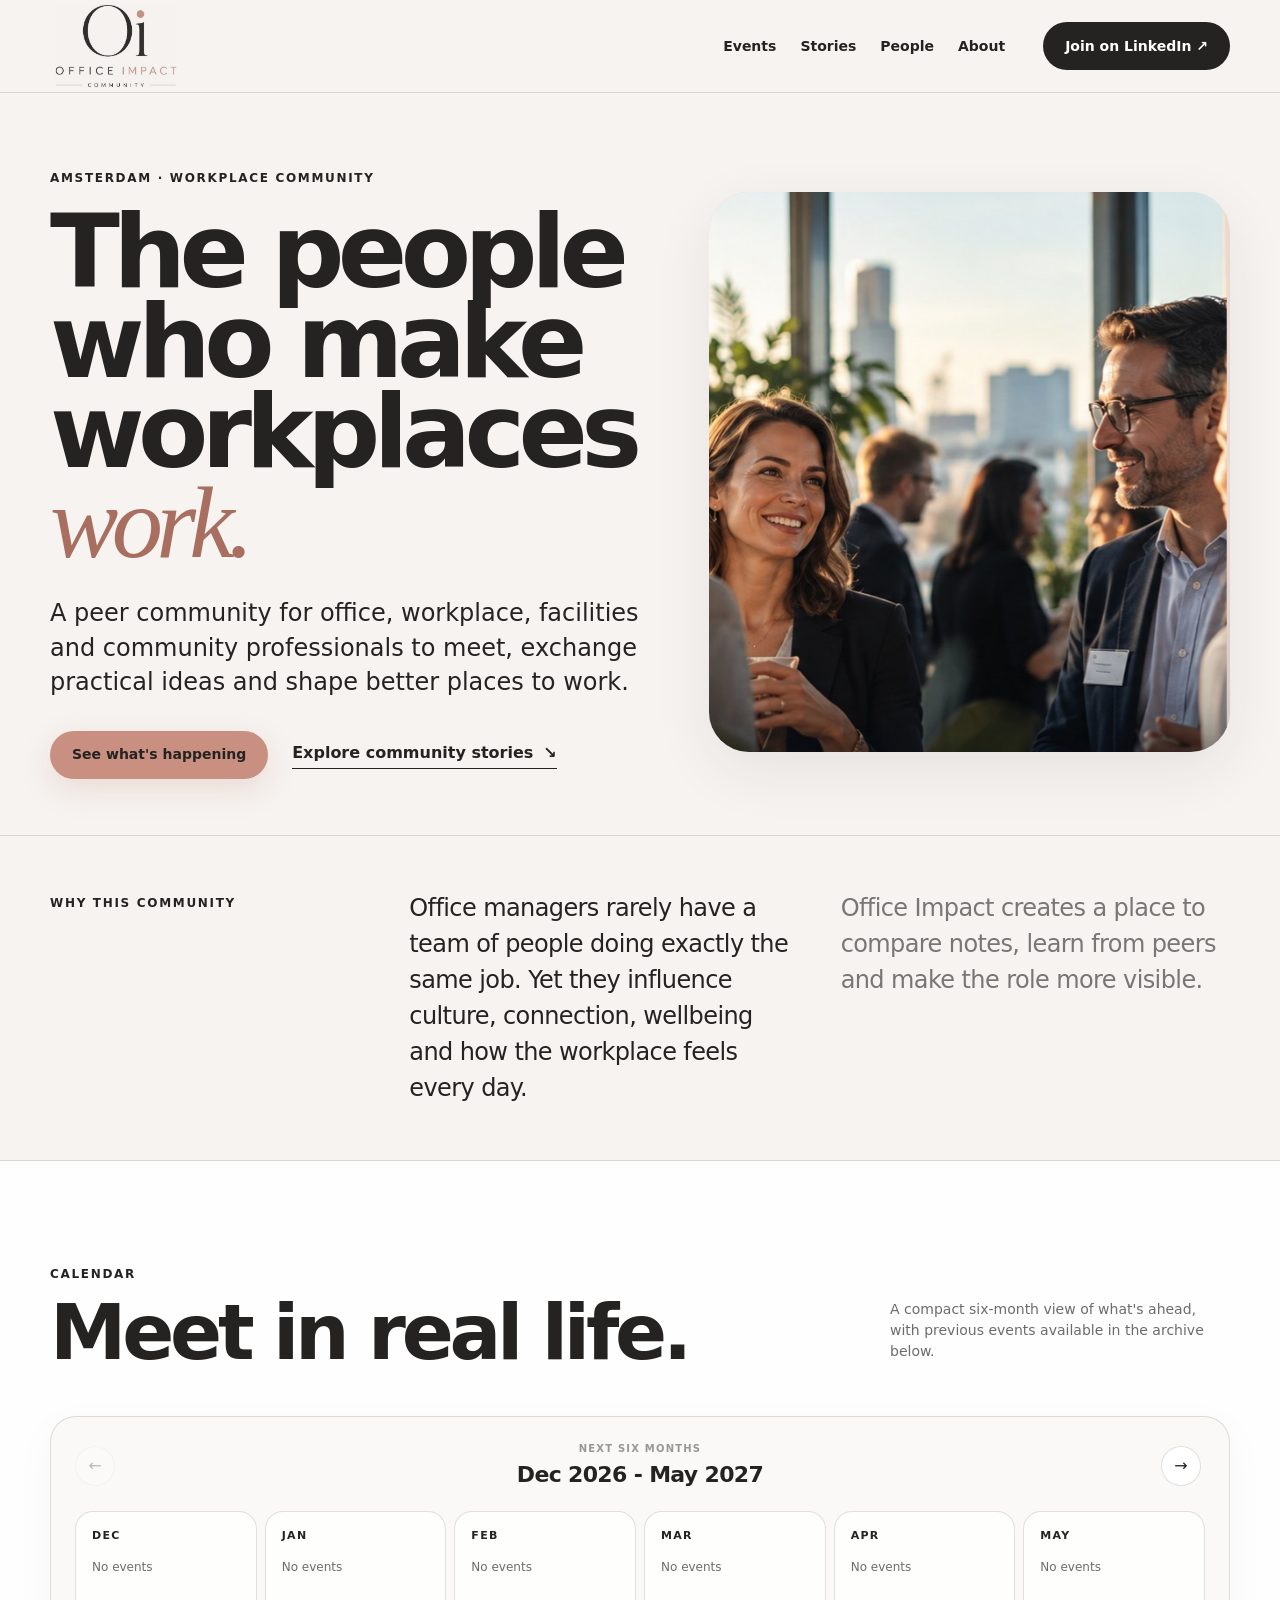
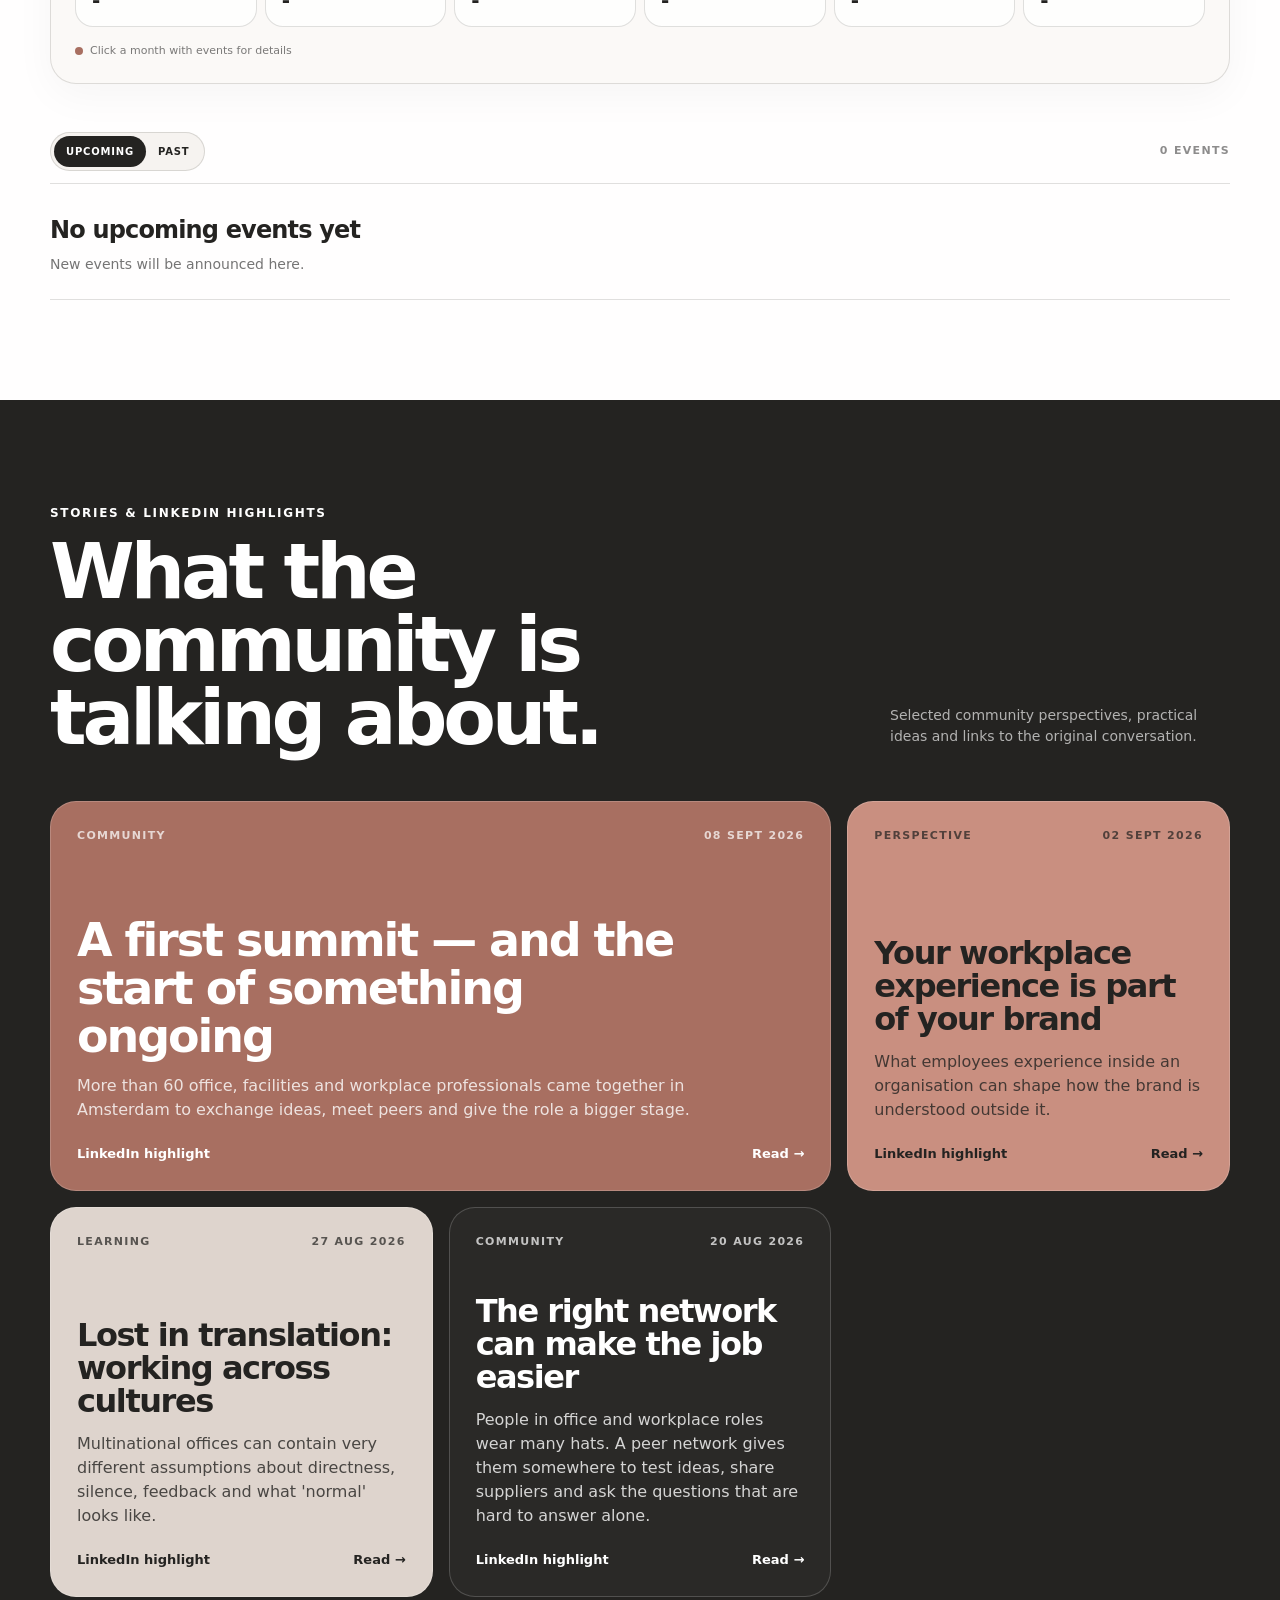
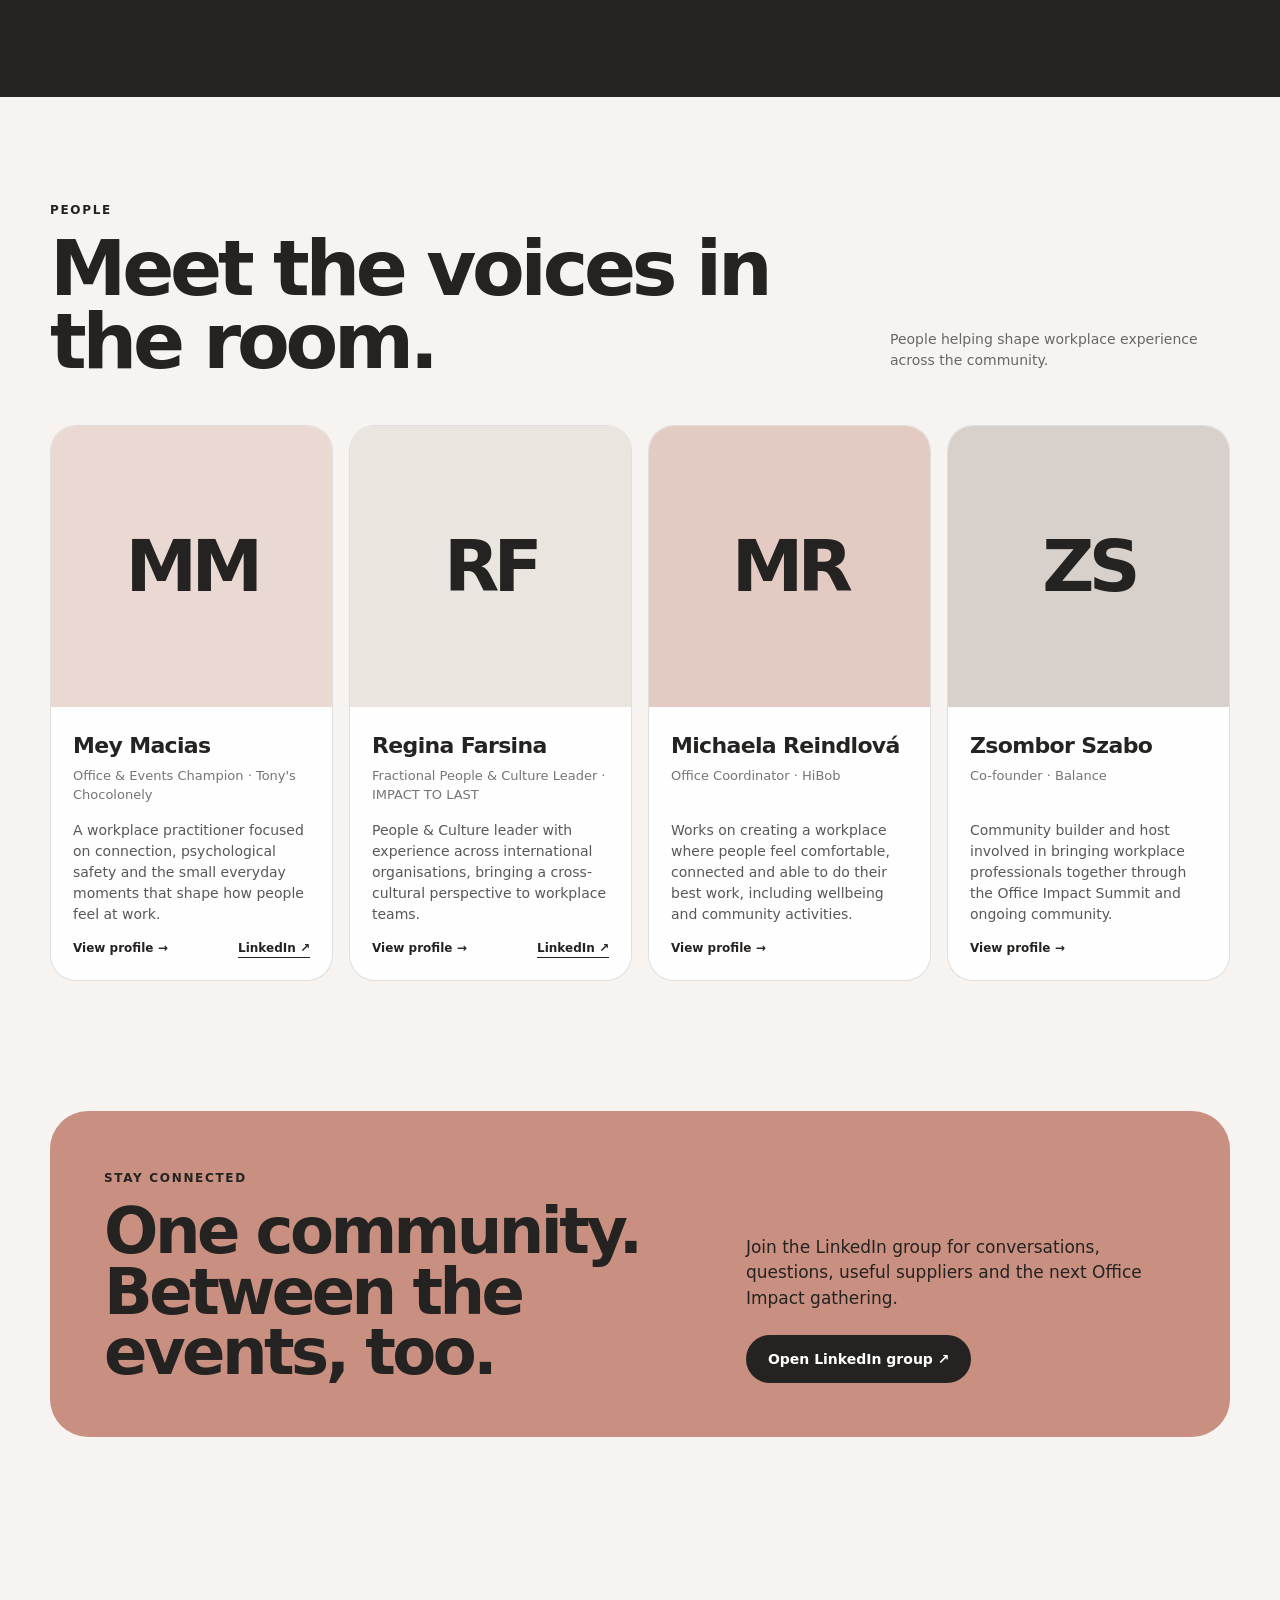
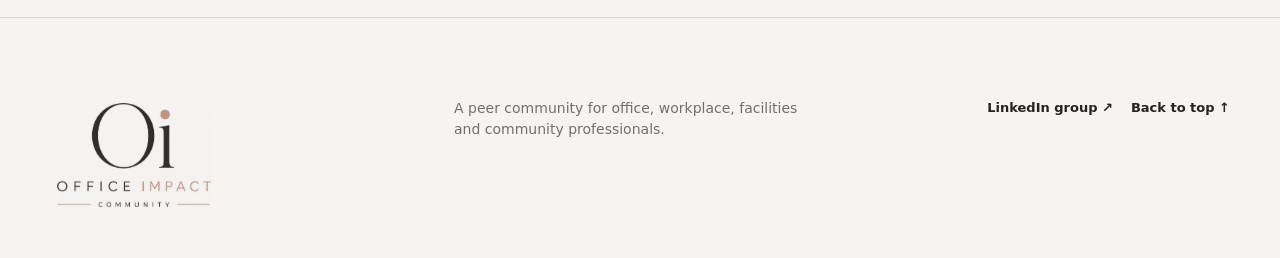
==== index.html @ 1c2e654d "Add files via upload" ====
<!doctype html>
<html lang="en">
<head>
  <meta charset="utf-8">
  <meta name="viewport" content="width=device-width, initial-scale=1">
  <meta name="description" content="Office Impact Community - a peer community for the people who shape workplace experience.">
  <meta name="theme-color" content="#242321">
  <meta name="referrer" content="strict-origin-when-cross-origin">
  <meta http-equiv="Content-Security-Policy" content="default-src 'self'; script-src 'self'; style-src 'self' 'unsafe-inline'; img-src 'self' data:; connect-src 'self'; font-src 'self'; object-src 'none'; base-uri 'none'; frame-src 'none'; form-action 'none'; media-src 'none'; worker-src 'none'">
  <title>Office Impact Community - Workplace community</title>
  <link rel="stylesheet" href="./styles.css">
</head>
<body>
  <div class="nav-transition" id="navTransition" aria-hidden="true">
    <div class="nav-transition__mark">
      <img src="./media/office-impact-logo.jpg" alt="">
      <span></span>
    </div>
  </div>

  <header class="site-header" id="top">
    <div class="shell site-header__inner">
      <a class="brand brand--logo" href="#top" aria-label="Office Impact Community home">
        <img class="brand-logo" src="./media/office-impact-logo.jpg" alt="Office Impact Community">
      </a>
      <nav class="main-nav" aria-label="Main navigation">
        <a href="#events">Events</a>
        <a href="#stories">Stories</a>
        <a href="#people">People</a>
        <a href="#about">About</a>
      </nav>
      <a class="button button--dark header-cta" href="https://www.linkedin.com/groups/42222009/" target="_blank" rel="noopener noreferrer">Join on LinkedIn &nearr;</a>
      <button class="menu-button" type="button" aria-label="Open menu" aria-expanded="false">Menu</button>
    </div>
  </header>

  <main>
    <section class="hero">
      <div class="shell hero-grid">
        <div class="hero-copy">
          <span class="eyebrow">Amsterdam · workplace community</span>
          <h1>The people who make workplaces <em>work.</em></h1>
          <p class="hero-lead">A peer community for office, workplace, facilities and community professionals to meet, exchange practical ideas and shape better places to work.</p>
          <div class="hero-actions">
            <a class="button button--accent" href="#events">See what's happening</a>
            <a class="text-link" href="#stories">Explore community stories <span>&searr;</span></a>
          </div>
        </div>
        <div class="hero-art hero-photo">
          <img src="./media/office-impact-hero.jpg" alt="Office Impact community members in conversation at a workplace event">
        </div>
      </div>
    </section>

    <section class="manifesto" id="about">
      <div class="shell manifesto-grid">
        <div>
          <span class="section-kicker">Why this community</span>
        </div>
        <div class="manifesto-copy">
          <p>Office managers rarely have a team of people doing exactly the same job. Yet they influence culture, connection, wellbeing and how the workplace feels every day.</p>
          <p class="muted">Office Impact creates a place to compare notes, learn from peers and make the role more visible.</p>
        </div>
      </div>
    </section>

    <section class="section section--events" id="events">
      <div class="shell">
        <div class="section-heading">
          <div>
            <span class="section-kicker">Calendar</span>
            <h2>Meet in real life.</h2>
          </div>
          <div class="section-heading__aside">A compact six-month view of what's ahead, with previous events available in the archive below.</div>
        </div>

        <div class="calendar-card">
          <div class="calendar-toolbar">
            <button id="calendarPrev" class="icon-button" type="button" aria-label="Previous six months">&larr;</button>
            <div class="calendar-toolbar__title">
              <span>Next six months</span>
              <strong id="calendarLabel">Calendar</strong>
            </div>
            <button id="calendarNext" class="icon-button" type="button" aria-label="Next six months">&rarr;</button>
          </div>
          <div class="calendar-grid" id="calendarGrid" aria-live="polite"></div>
          <div class="calendar-legend"><span><i></i> Click a month with events for details</span></div>
        </div>

        <div class="event-archive">
          <div class="list-heading" id="eventListHeading">
            <span>Upcoming</span>
            <span></span>
          </div>
          <div class="event-list" id="eventList"></div>
        </div>
      </div>
    </section>

    <section class="section section--stories" id="stories">
      <div class="shell">
        <div class="section-heading section-heading--light">
          <div>
            <span class="section-kicker">Stories & LinkedIn highlights</span>
            <h2>What the community is talking about.</h2>
          </div>
          <div class="section-heading__aside">Selected community perspectives, practical ideas and links to the original conversation.</div>
        </div>
        <div class="story-grid" id="storyGrid"></div>
      </div>
    </section>

    <section class="section section--people" id="people">
      <div class="shell">
        <div class="section-heading">
          <div>
            <span class="section-kicker">People</span>
            <h2>Meet the voices in the room.</h2>
          </div>
          <div class="section-heading__aside">People helping shape workplace experience across the community.</div>
        </div>
        <div class="people-grid" id="peopleGrid"></div>
      </div>
    </section>

    <section class="section section--join">
      <div class="shell join-card">
        <div>
          <span class="section-kicker">Stay connected</span>
          <h2>One community.<br>Between the events, too.</h2>
        </div>
        <div class="join-card__copy">
          <p>Join the LinkedIn group for conversations, questions, useful suppliers and the next Office Impact gathering.</p>
          <a class="button button--dark" href="https://www.linkedin.com/groups/42222009/" target="_blank" rel="noopener noreferrer">Open LinkedIn group &nearr;</a>
        </div>
      </div>
    </section>
  </main>

  <footer class="footer">
    <div class="shell footer-grid">
      <a class="brand brand--footer brand--logo" href="#top" aria-label="Office Impact Community home">
        <img class="brand-logo brand-logo--footer" src="./media/office-impact-logo.jpg" alt="Office Impact Community">
      </a>
      <p>A peer community for office, workplace, facilities and community professionals.</p>
      <div class="footer-links">
        <a href="https://www.linkedin.com/groups/42222009/" target="_blank" rel="noopener noreferrer">LinkedIn group &nearr;</a>
        <a href="#top">Back to top &uarr;</a>
      </div>
    </div>
  </footer>

  <dialog class="content-dialog" id="contentDialog">
    <button class="dialog-close" id="dialogClose" type="button" aria-label="Close">&times;</button>
    <div id="dialogContent"></div>
  </dialog>

  <script src="./app.js" defer></script>
</body>
</html>
---- styles.css ----
:root{
  --ink:#242321;
  --paper:#f6f3f0;
  --paper-2:#ebe5e0;
  --accent:#c98f80;
  --accent-deep:#a86f61;
  --blush:#ead8d2;
  --sand:#ded4cd;
  --taupe:#b8aaa2;
  --line:rgba(36,35,33,.14);
  --white:#fffefe;
  --radius:26px;
  --shadow:0 18px 60px rgba(36,35,33,.08);
}

*{box-sizing:border-box}
html{scroll-behavior:smooth}
body{
  margin:0;
  background:var(--paper);
  color:var(--ink);
  font-family:Inter,ui-sans-serif,system-ui,-apple-system,BlinkMacSystemFont,"Segoe UI",sans-serif;
  line-height:1.5;
}
a{color:inherit;text-decoration:none}
button,input,textarea,select{font:inherit}
button{color:inherit}
img{max-width:100%;display:block}
.shell{width:min(1180px,calc(100% - 40px));margin:0 auto}

.site-header{
  position:sticky;
  top:0;
  z-index:30;
  background:rgba(246,243,240,.93);
  backdrop-filter:blur(16px);
  border-bottom:1px solid var(--line);
  transition:box-shadow .25s ease,background .25s ease;
}
.site-header.is-scrolled{box-shadow:0 8px 28px rgba(36,35,33,.06);background:rgba(246,243,240,.97)}
.site-header__inner{min-height:92px;display:flex;align-items:center;gap:28px}
.brand{display:inline-flex;align-items:center;gap:10px;font-weight:800;letter-spacing:-.03em}
.brand--logo{line-height:0}
.brand-logo{width:132px;height:auto;mix-blend-mode:multiply}
.brand-logo--footer{width:168px}
.main-nav{display:flex;gap:24px;margin-left:auto;font-size:14px;font-weight:650}
.main-nav a{position:relative}
.main-nav a::after{content:"";position:absolute;left:0;bottom:-5px;width:100%;height:1px;background:currentColor;transform:scaleX(0);transform-origin:left;transition:transform .2s ease}
.main-nav a:hover::after,.main-nav a:focus-visible::after{transform:scaleX(1)}
.header-cta{margin-left:10px}
.menu-button{display:none;background:none;border:0;font-weight:700;cursor:pointer}

.button{
  display:inline-flex;
  align-items:center;
  justify-content:center;
  min-height:48px;
  padding:0 22px;
  border-radius:999px;
  font-weight:750;
  font-size:14px;
  transition:transform .18s ease,box-shadow .18s ease,background .18s ease;
}
.button:hover,.button:focus-visible{transform:translateY(-2px)}
.button--dark{background:var(--ink);color:white}
.button--accent{background:var(--accent);color:var(--ink);box-shadow:0 10px 30px rgba(201,143,128,.24)}
.text-link{display:inline-flex;gap:10px;align-items:center;font-weight:700;border-bottom:1px solid currentColor;padding-bottom:3px}

.hero{padding:72px 0 56px;overflow:hidden}
.hero-grid{display:grid;grid-template-columns:1.08fr .92fr;gap:48px;align-items:center}
.eyebrow,.section-kicker{text-transform:uppercase;font-size:12px;font-weight:800;letter-spacing:.14em}
.hero h1{font-size:clamp(58px,8vw,108px);line-height:.88;letter-spacing:-.065em;margin:18px 0 28px;max-width:760px;font-weight:800}
.hero h1 em{font-family:Georgia,"Times New Roman",serif;font-weight:400;color:var(--accent-deep)}
.hero-lead{font-size:clamp(18px,2vw,24px);line-height:1.42;max-width:680px;margin:0 0 32px}
.hero-actions{display:flex;align-items:center;gap:24px;flex-wrap:wrap}
.hero-art.hero-photo{min-height:560px;position:relative;overflow:hidden;border-radius:40px;background:var(--blush);box-shadow:var(--shadow)}
.hero-art.hero-photo img{position:absolute;inset:-2%;width:104%;height:104%;object-fit:cover;object-position:center center;transform:translate3d(0,var(--hero-shift,0),0) scale(1.025);will-change:transform}
.hero-art.hero-photo::after{content:"";position:absolute;inset:0;pointer-events:none;background:linear-gradient(180deg,rgba(255,255,255,.02) 58%,rgba(17,17,17,.10) 100%)}

.manifesto{border-top:1px solid var(--line);border-bottom:1px solid var(--line);padding:54px 0}
.manifesto-grid{display:grid;grid-template-columns:.55fr 1.45fr;gap:48px}
.manifesto-copy{display:grid;grid-template-columns:1fr 1fr;gap:42px;font-size:24px;letter-spacing:-.025em}
.manifesto-copy p{margin:0}
.muted{color:rgba(17,17,17,.55)}

.section{padding:100px 0}
.section-heading{display:grid;grid-template-columns:1fr 340px;gap:36px;align-items:end;margin-bottom:46px}
.section-heading h2{font-size:clamp(44px,6vw,78px);line-height:.95;letter-spacing:-.055em;margin:12px 0 0}
.section-heading__aside{font-size:14px;color:rgba(17,17,17,.62);padding-bottom:8px}
.section-heading--light .section-heading__aside{color:rgba(255,255,255,.65)}

.section--events{background:var(--white)}
.calendar-card{border:1px solid var(--line);border-radius:var(--radius);padding:24px;background:#fbf9f7;box-shadow:0 12px 42px rgba(36,35,33,.04)}
.calendar-toolbar{display:grid;grid-template-columns:44px 1fr 44px;align-items:center;gap:14px;margin-bottom:20px}
.calendar-toolbar__title{text-align:center;display:flex;flex-direction:column;gap:2px}
.calendar-toolbar__title span{font-size:10px;text-transform:uppercase;letter-spacing:.12em;font-weight:800;color:rgba(17,17,17,.42)}
.calendar-toolbar strong{font-size:22px;letter-spacing:-.03em}
.icon-button{width:40px;height:40px;border-radius:50%;border:1px solid var(--line);background:white;cursor:pointer;transition:transform .16s ease,border-color .16s ease,opacity .16s ease}
.icon-button:hover:not(:disabled),.icon-button:focus-visible:not(:disabled){transform:translateY(-1px);border-color:rgba(17,17,17,.32)}
.icon-button:disabled{opacity:.28;cursor:not-allowed}
.calendar-grid{overflow:hidden}
.month-overview{display:grid;grid-template-columns:repeat(6,minmax(0,1fr));gap:8px}
.month-tile{min-width:0;min-height:116px;border:1px solid var(--line);border-radius:18px;background:rgba(255,255,255,.72);padding:16px;display:flex;flex-direction:column;align-items:flex-start;justify-content:space-between;text-align:left;color:var(--ink);font:inherit}
button.month-tile{cursor:pointer}
.month-tile.has-events{background:var(--blush);border-color:rgba(168,111,97,.24)}
.month-tile__name{font-size:11px;font-weight:900;letter-spacing:.12em}
.month-tile__count{font-size:12px;color:rgba(17,17,17,.62)}
.month-tile__days{font-size:20px;line-height:1;font-weight:800;letter-spacing:-.04em}
.calendar-legend{display:flex;gap:20px;margin-top:16px;font-size:11px;color:rgba(17,17,17,.55)}
.calendar-legend span{display:flex;align-items:center;gap:7px}
.calendar-legend i{width:8px;height:8px;border-radius:50%;background:var(--accent-deep)}
.event-archive{margin-top:48px}
.list-heading{display:flex;justify-content:space-between;align-items:center;border-bottom:1px solid var(--line);padding-bottom:12px;margin-bottom:4px;text-transform:uppercase;font-weight:800;font-size:11px;letter-spacing:.12em}
.event-view-toggle{display:inline-flex;padding:3px;border:1px solid var(--line);border-radius:999px;background:var(--paper)}
.event-view-toggle__button{border:0;background:transparent;padding:8px 12px;border-radius:999px;font-size:10px;font-weight:850;letter-spacing:.08em;text-transform:uppercase;cursor:pointer}
.event-view-toggle__button.is-active{background:var(--ink);color:white}
.event-view-count{color:rgba(17,17,17,.48)}
.event-item{display:grid;grid-template-columns:92px 1fr auto;gap:24px;align-items:center;padding:24px 0;border-bottom:1px solid var(--line)}
.event-item--clickable{cursor:pointer;outline:none;transition:padding-left .18s ease,background .18s ease}
.event-item--clickable:hover,.event-item--clickable:focus-visible{padding-left:8px;background:linear-gradient(90deg,rgba(234,216,210,.32),transparent 55%)}
.event-item--empty{grid-template-columns:1fr}
.event-date{width:76px;height:76px;border-radius:20px;background:var(--paper);display:flex;flex-direction:column;justify-content:center;align-items:center}
.event-date strong{font-size:28px;line-height:1}
.event-date span{font-size:11px;text-transform:uppercase;font-weight:800;letter-spacing:.1em;margin-top:5px}
.event-info h3{margin:0 0 6px;font-size:24px;letter-spacing:-.035em}
.event-info p{margin:0;color:rgba(17,17,17,.58);font-size:14px}
.event-open{font-size:24px;padding:12px}

.section--stories{background:var(--ink);color:white}
.story-grid{display:grid;grid-template-columns:repeat(12,1fr);gap:16px}
.story-card{grid-column:span 4;min-height:390px;border:1px solid rgba(255,255,255,.18);border-radius:var(--radius);padding:26px;display:flex;flex-direction:column;position:relative;overflow:hidden;background:rgba(255,255,255,.03)}
.story-card:nth-child(1){grid-column:span 8;background:var(--accent-deep);color:white}
.story-card:nth-child(2){background:var(--accent);color:var(--ink)}
.story-card:nth-child(3){background:var(--sand);color:var(--ink)}
.story-card__meta{display:flex;justify-content:space-between;gap:12px;font-size:11px;text-transform:uppercase;letter-spacing:.12em;font-weight:800;opacity:.72}
.story-card h3{font-size:32px;line-height:1.04;letter-spacing:-.045em;margin:auto 0 14px}
.story-card:nth-child(1) h3{font-size:46px;max-width:650px}
.story-card p{margin:0 0 22px;opacity:.8;max-width:620px}
.story-card__footer{display:flex;justify-content:space-between;align-items:center;font-size:13px;font-weight:700}
.story-card button{border:0;background:none;color:inherit;font-weight:800;padding:0;cursor:pointer}

.section--people{background:var(--paper)}
.people-grid{display:grid;grid-template-columns:repeat(4,1fr);gap:16px}
.person-card{border-radius:var(--radius);overflow:hidden;background:var(--white);border:1px solid var(--line)}
.person-card--interactive{cursor:pointer;outline:none}
.person-avatar{aspect-ratio:1/1;display:grid;place-items:center;font-size:72px;font-weight:800;letter-spacing:-.08em;background:var(--blush);position:relative}
.person-card:nth-child(2n) .person-avatar{background:var(--paper-2)}
.person-card:nth-child(3n) .person-avatar{background:#e3cbc4}
.person-card:nth-child(4n) .person-avatar{background:#d8d0cb}
.person-avatar img{width:100%;height:100%;object-fit:cover;position:absolute;inset:0}
.person-copy{padding:22px}
.person-copy h3{margin:0 0 4px;font-size:22px;letter-spacing:-.03em}
.person-copy .role{font-size:13px;color:rgba(17,17,17,.58);min-height:40px}
.person-copy p{font-size:14px;color:rgba(17,17,17,.7)}
.person-actions{display:flex;align-items:center;justify-content:space-between;gap:14px;margin-top:14px;flex-wrap:wrap}
.person-actions .profile-link,.person-actions a{font-size:12px;font-weight:800}
.person-actions a{border-bottom:1px solid currentColor}

.section--join{padding-top:30px}
.join-card{display:grid;grid-template-columns:1.15fr .85fr;gap:60px;background:var(--accent);border-radius:38px;padding:54px;align-items:end}
.join-card h2{font-size:clamp(44px,5vw,72px);line-height:.95;letter-spacing:-.055em;margin:12px 0 0}
.join-card__copy{font-size:17px}
.join-card__copy p{margin:0 0 24px;max-width:520px}

.footer{padding:80px 0 46px;margin-top:80px;border-top:1px solid var(--line)}
.footer-grid{display:grid;grid-template-columns:1fr 1fr 1fr;gap:32px;align-items:start}
.footer p{margin:0;color:rgba(17,17,17,.58);font-size:14px;max-width:360px}
.footer-links{display:flex;gap:18px;justify-content:flex-end;font-size:13px;font-weight:750;flex-wrap:wrap}

.content-dialog{width:min(760px,calc(100% - 28px));max-height:min(86vh,900px);border:0;border-radius:30px;padding:0;background:var(--white);color:var(--ink);box-shadow:0 28px 110px rgba(17,17,17,.28)}
.content-dialog::backdrop{background:rgba(17,17,17,.54);backdrop-filter:blur(6px)}
.dialog-close{position:sticky;top:16px;float:right;z-index:2;margin:16px 16px 0 0;width:42px;height:42px;border:1px solid var(--line);border-radius:50%;background:rgba(255,255,255,.92);font-size:24px;line-height:1;cursor:pointer}
.dialog-body{padding:60px 54px 48px}
.dialog-body h2{font-size:clamp(38px,6vw,64px);line-height:.98;letter-spacing:-.055em;margin:12px 0 16px}
.dialog-meta{display:flex;gap:10px;flex-wrap:wrap;color:rgba(17,17,17,.55);font-size:13px;margin-bottom:30px}
.dialog-copy{font-size:17px;line-height:1.72}
.dialog-copy p:first-child{margin-top:0}
.dialog-copy a{border-bottom:1px solid currentColor}
.dialog-source{display:inline-flex;margin-top:24px;font-size:13px;font-weight:800;border-bottom:1px solid currentColor;padding-bottom:2px}
.dialog-event-list{display:grid;gap:10px;margin-top:28px}
.dialog-event-choice{border:1px solid var(--line);border-radius:16px;background:var(--paper);padding:16px 18px;text-align:left;display:grid;grid-template-columns:110px minmax(0,1fr);gap:4px 14px;color:var(--ink);font:inherit;cursor:pointer}
.dialog-event-choice:hover,.dialog-event-choice:focus-visible{border-color:rgba(17,17,17,.30);background:var(--white);outline:none}
.dialog-event-choice span{grid-row:1/3;font-size:11px;font-weight:800;text-transform:uppercase;letter-spacing:.06em;color:var(--accent-deep);padding-top:2px}
.dialog-event-choice strong{font-size:15px}
.dialog-event-choice small{font-size:11px;color:rgba(17,17,17,.55)}
.person-dialog__header{display:grid;grid-template-columns:180px minmax(0,1fr);gap:28px;align-items:center;margin-bottom:30px}
.person-dialog__avatar{aspect-ratio:1/1;border-radius:22px;overflow:hidden;background:var(--blush);display:grid;place-items:center;font-size:56px;font-weight:800;letter-spacing:-.06em;position:relative}
.person-dialog__avatar img{position:absolute;inset:0;width:100%;height:100%;object-fit:cover}
.person-dialog__header h2{margin-bottom:12px}
.person-dialog .dialog-meta{margin-bottom:0}
.error-box{padding:24px;border:1px solid var(--line);border-radius:18px;background:var(--paper);color:rgba(17,17,17,.72)}

/* Subtle motion system */
.nav-transition{position:fixed;inset:0;z-index:100;display:grid;place-items:center;pointer-events:none;background:rgba(246,243,240,.72);backdrop-filter:blur(7px);opacity:0;visibility:hidden;transition:opacity .16s ease,visibility .16s ease}
.nav-transition.is-active{opacity:1;visibility:visible}
.nav-transition__mark{display:flex;flex-direction:column;align-items:center;gap:12px;transform:translateY(5px) scale(.98);transition:transform .24s ease}
.nav-transition.is-active .nav-transition__mark{transform:translateY(0) scale(1)}
.nav-transition__mark img{width:118px;mix-blend-mode:multiply}
.nav-transition__mark span{width:0;height:2px;background:var(--accent-deep);border-radius:2px;transition:width .28s ease .04s}
.nav-transition.is-active .nav-transition__mark span{width:74px}

.motion-ready .reveal{opacity:0;transform:translateY(18px);transition:opacity .62s cubic-bezier(.22,.61,.36,1),transform .62s cubic-bezier(.22,.61,.36,1)}
.motion-ready .reveal.is-visible{opacity:1;transform:translateY(0)}
.motion-ready .reveal-delay-1{transition-delay:.03s}
.motion-ready .reveal-delay-2{transition-delay:.09s}
.motion-ready .reveal-delay-3{transition-delay:.15s}
.motion-ready .reveal-delay-4{transition-delay:.21s}

.tilt-card{--tilt-x:0deg;--tilt-y:0deg;transform:perspective(900px) rotateX(var(--tilt-x)) rotateY(var(--tilt-y));transform-style:preserve-3d;transition:transform .16s ease,box-shadow .18s ease,border-color .18s ease}
.tilt-card:hover,.tilt-card:focus-visible{box-shadow:0 18px 44px rgba(36,35,33,.10);border-color:rgba(36,35,33,.24)}
.section--stories .tilt-card:hover{box-shadow:0 22px 52px rgba(0,0,0,.22);border-color:rgba(255,255,255,.32)}

@media (max-width:980px){
  .main-nav,.header-cta{display:none}
  .menu-button{display:block;margin-left:auto}
  .site-header.is-open .main-nav{display:flex;position:absolute;left:0;right:0;top:92px;padding:24px 20px;background:var(--paper);flex-direction:column;border-bottom:1px solid var(--line)}
  .hero-grid,.join-card{grid-template-columns:1fr}
  .hero-art.hero-photo{min-height:470px}
  .manifesto-grid{grid-template-columns:1fr}
  .section-heading{grid-template-columns:1fr}
  .section-heading__aside{max-width:620px}
  .month-overview{grid-template-columns:repeat(3,minmax(0,1fr))}
  .story-card,.story-card:nth-child(1){grid-column:span 6}
  .people-grid{grid-template-columns:repeat(2,1fr)}
  .footer-grid{grid-template-columns:1fr 1fr}
  .footer-links{justify-content:flex-start}
  .footer p{grid-column:1/-1;grid-row:2}
}

@media (max-width:640px){
  .shell{width:min(100% - 24px,1180px)}
  .site-header__inner{min-height:76px}
  .site-header.is-open .main-nav{top:76px}
  .brand-logo{width:112px}
  .hero{padding-top:48px}
  .hero h1{font-size:58px}
  .hero-art.hero-photo{min-height:390px;border-radius:28px}
  .hero-art.hero-photo img{object-position:54% center}
  .manifesto-copy{grid-template-columns:1fr;font-size:20px}
  .section{padding:72px 0}
  .section-heading{margin-bottom:30px}
  .section-heading h2{font-size:48px}
  .calendar-card{padding:16px}
  .calendar-toolbar{grid-template-columns:40px 1fr 40px;margin-bottom:14px}
  .calendar-toolbar strong{font-size:17px}
  .month-overview{display:flex;overflow-x:auto;gap:8px;padding-bottom:6px;scroll-snap-type:x proximity;overscroll-behavior-inline:contain}
  .month-overview::-webkit-scrollbar{height:5px}
  .month-overview::-webkit-scrollbar-thumb{background:rgba(36,35,33,.18);border-radius:99px}
  .month-tile{flex:0 0 118px;min-height:104px;padding:14px;scroll-snap-align:start}
  .month-tile__days{font-size:18px}
  .event-archive{margin-top:34px}
  .event-item{grid-template-columns:66px 1fr auto;gap:14px}
  .event-date{width:62px;height:62px;border-radius:16px}
  .event-date strong{font-size:23px}
  .event-info h3{font-size:20px}
  .event-view-toggle__button{padding:7px 9px;font-size:9px}
  .story-card,.story-card:nth-child(1){grid-column:1/-1;min-height:330px}
  .story-card:nth-child(1) h3{font-size:36px}
  .people-grid{grid-template-columns:1fr 1fr}
  .person-copy{padding:16px}
  .person-copy h3{font-size:18px}
  .person-copy .role{font-size:12px}
  .person-copy p{display:none}
  .person-avatar{font-size:52px}
  .join-card{padding:36px 26px;border-radius:28px}
  .footer{margin-top:60px}
  .footer-grid{grid-template-columns:1fr}
  .footer-links{justify-content:flex-start}
  .dialog-body{padding:50px 24px 36px}
  .person-dialog__header{grid-template-columns:110px minmax(0,1fr);gap:18px;align-items:start}
  .person-dialog__avatar{border-radius:18px;font-size:38px}
  .person-dialog__header h2{font-size:36px}
  .dialog-event-choice{grid-template-columns:1fr;gap:4px;padding:14px}
  .dialog-event-choice span{grid-row:auto}
}

@media (prefers-reduced-motion:reduce){
  html{scroll-behavior:auto}
  *,*::before,*::after{animation-duration:.01ms!important;animation-iteration-count:1!important;transition-duration:.01ms!important;scroll-behavior:auto!important}
  .tilt-card{transform:none!important}
  .hero-art.hero-photo img{transform:scale(1.025)}
  .nav-transition{display:none}
}
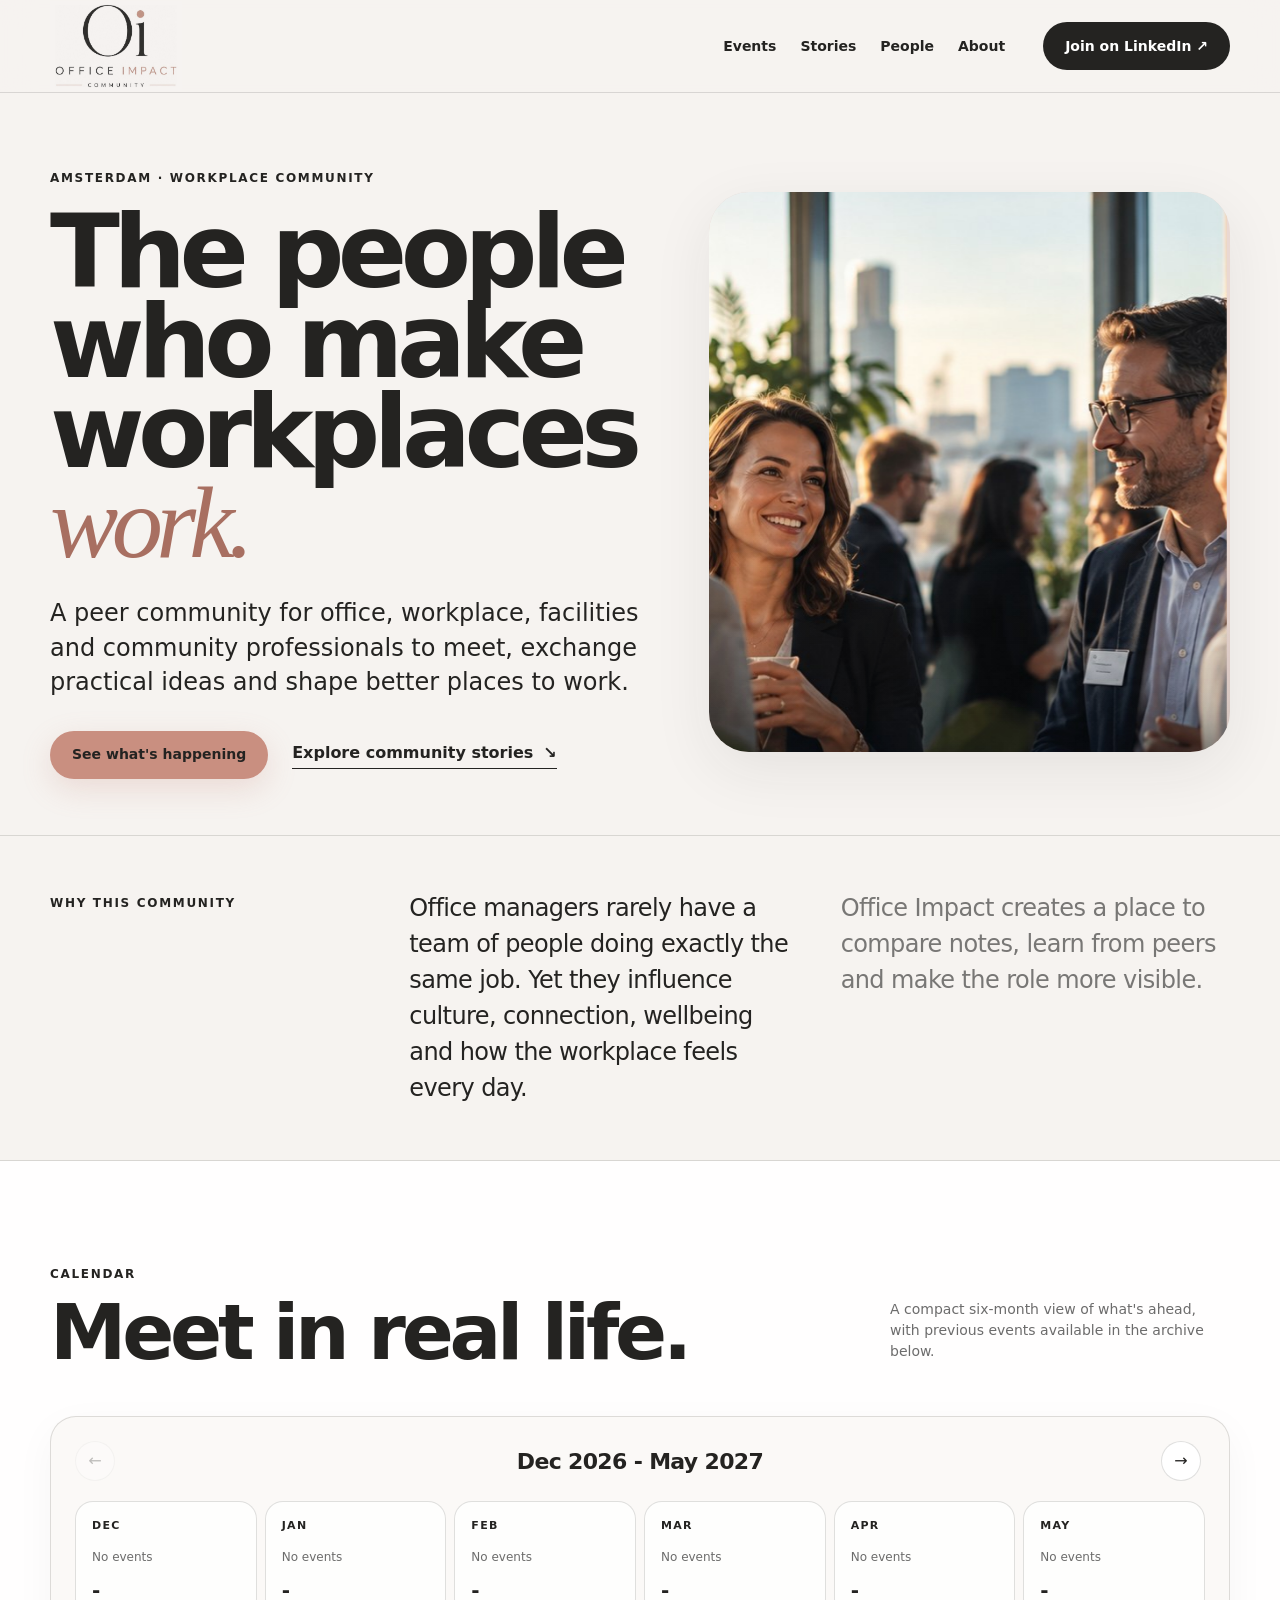
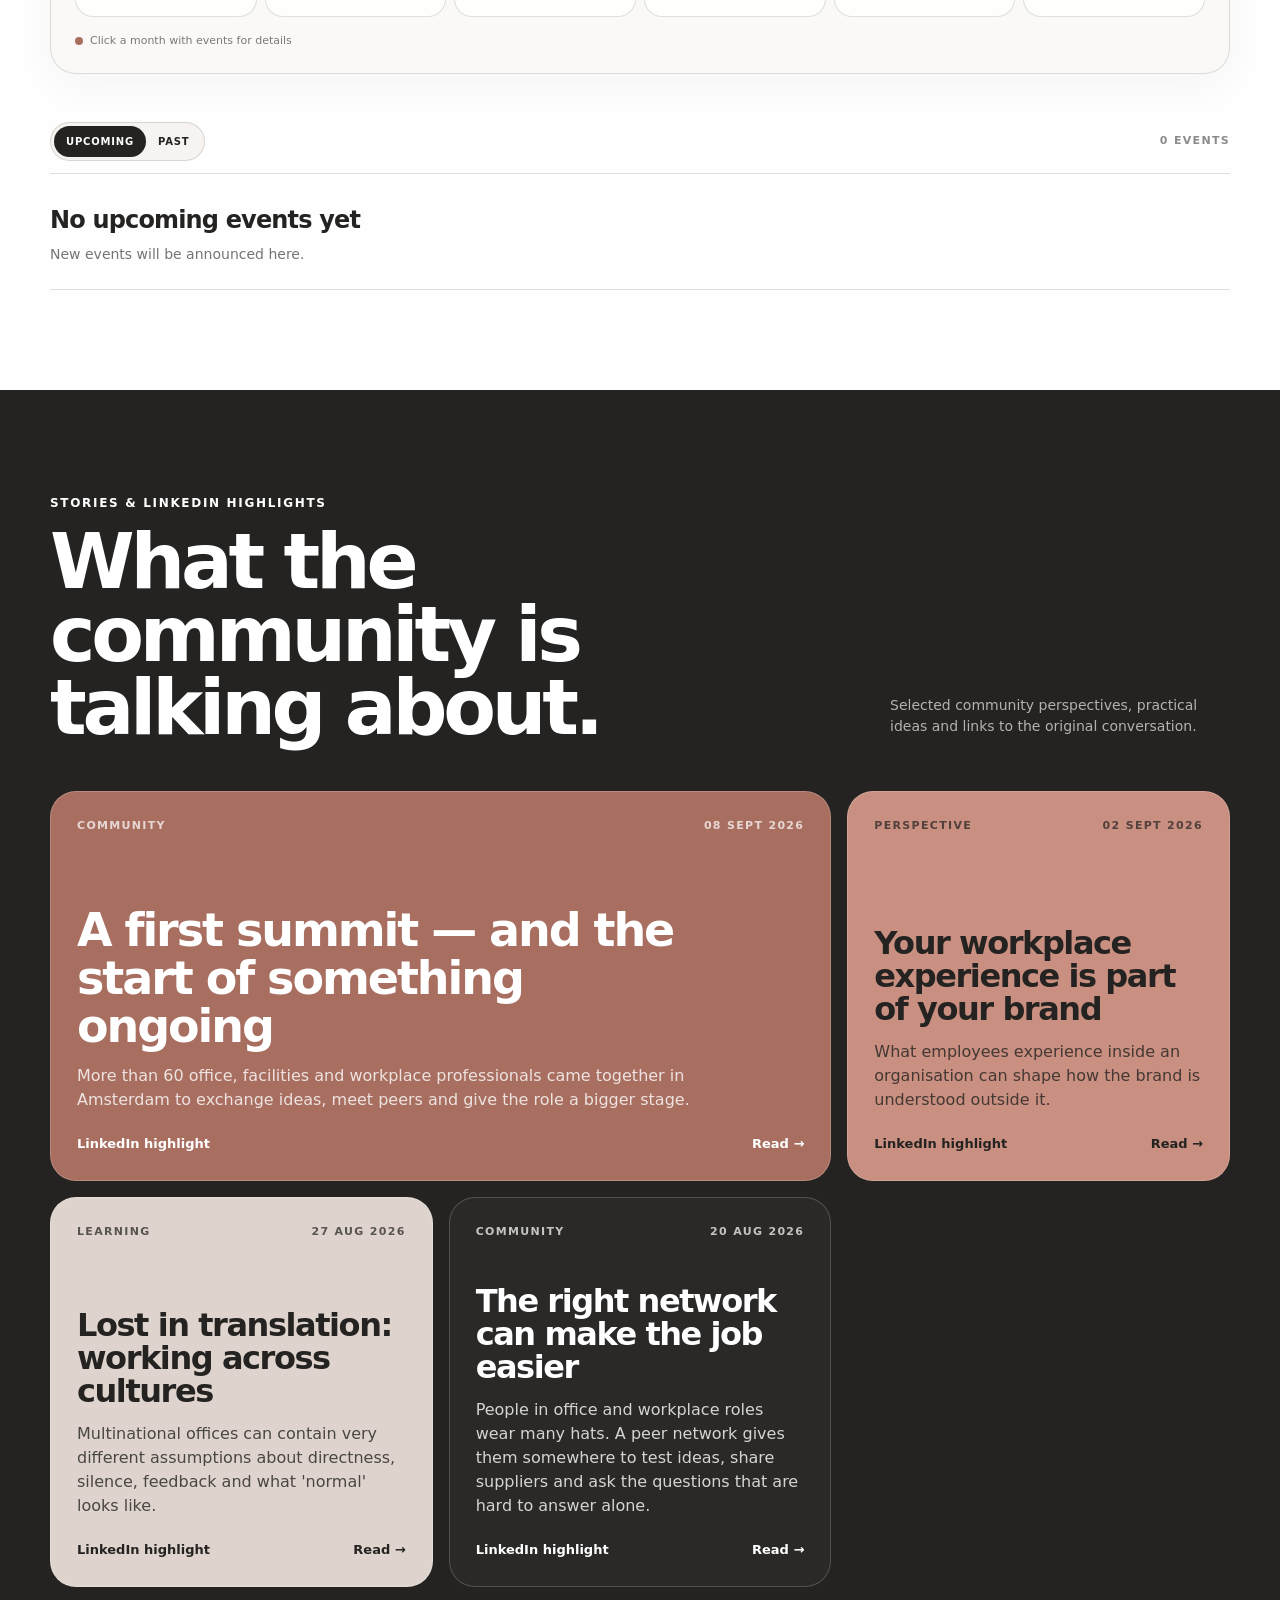
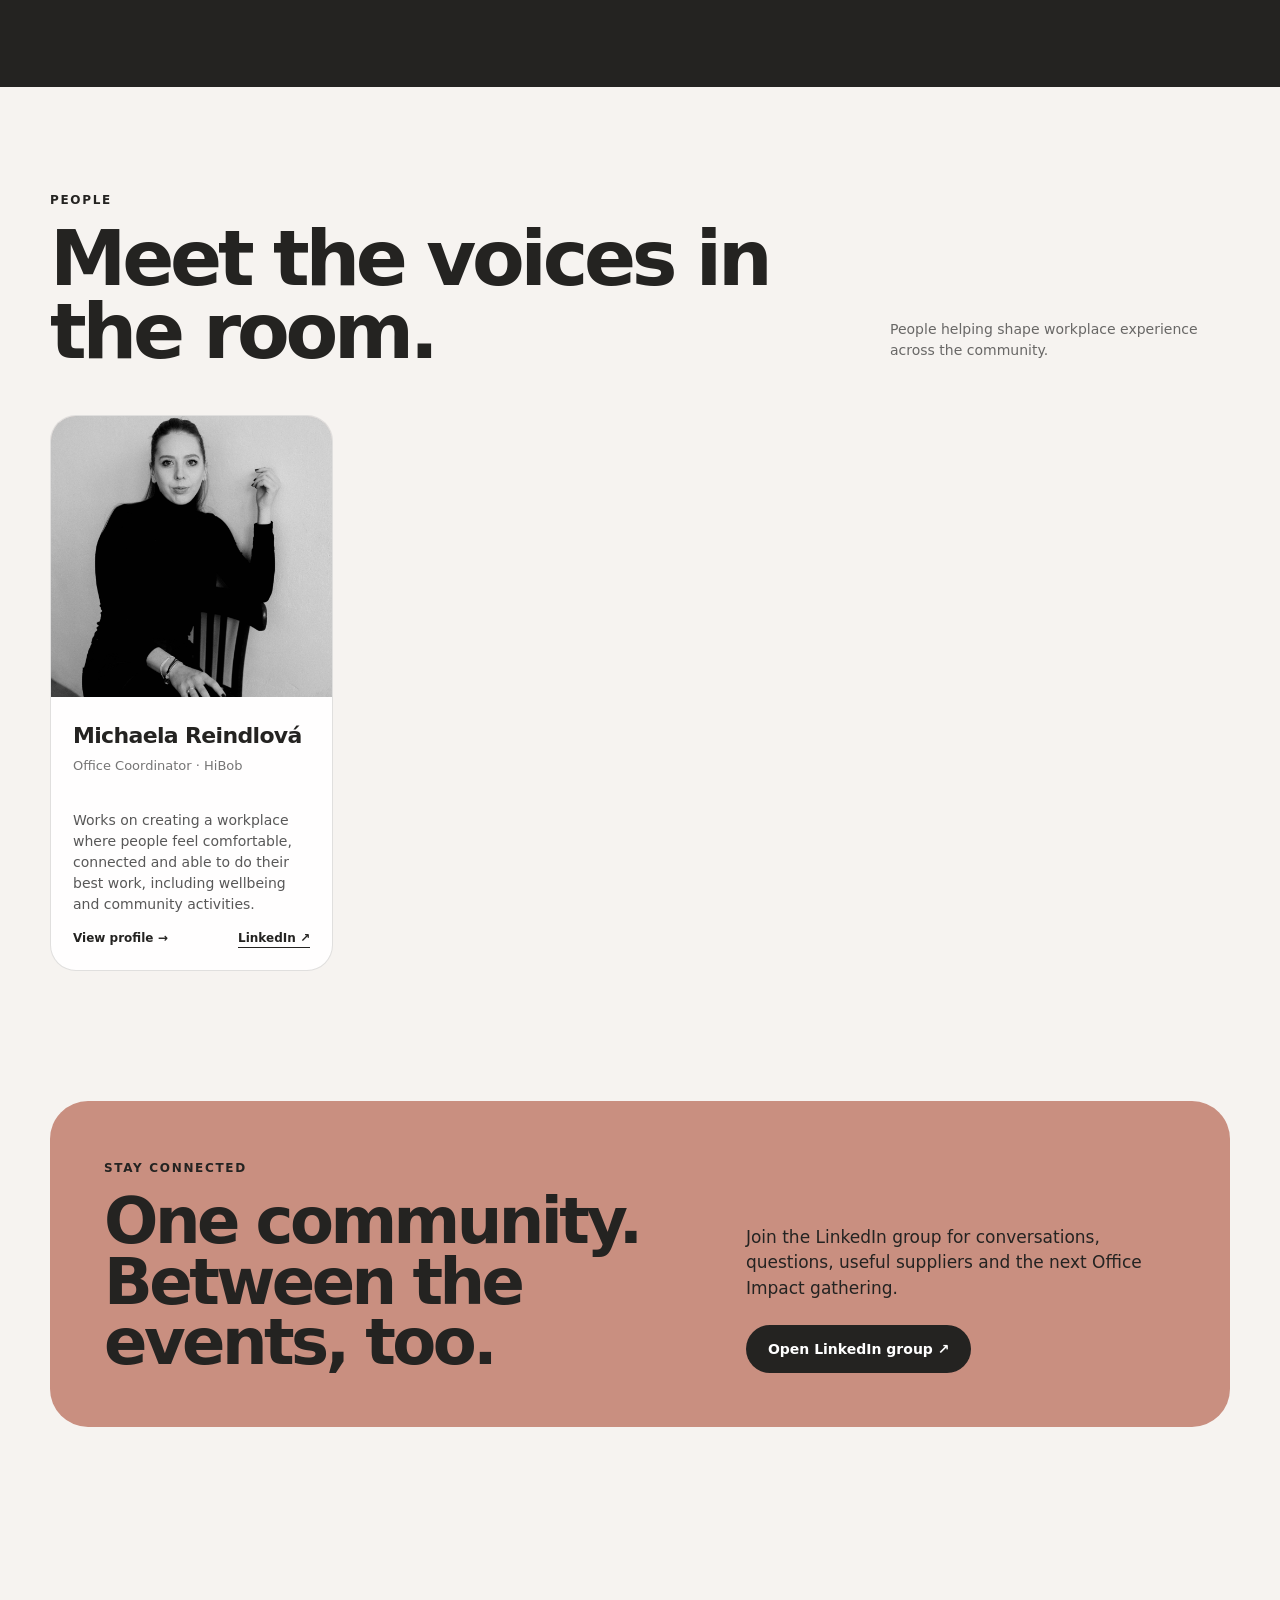
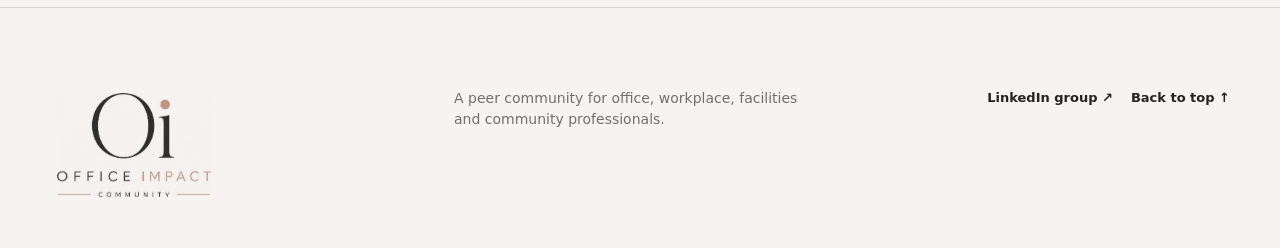
==== commit 0d878629: "Update index.html" ====
--- a/index.html
+++ b/index.html
@@ -78,7 +78,7 @@
           <div class="calendar-toolbar">
             <button id="calendarPrev" class="icon-button" type="button" aria-label="Previous six months">&larr;</button>
             <div class="calendar-toolbar__title">
-              <span>Next six months</span>
+              <span></span>
               <strong id="calendarLabel">Calendar</strong>
             </div>
             <button id="calendarNext" class="icon-button" type="button" aria-label="Next six months">&rarr;</button>
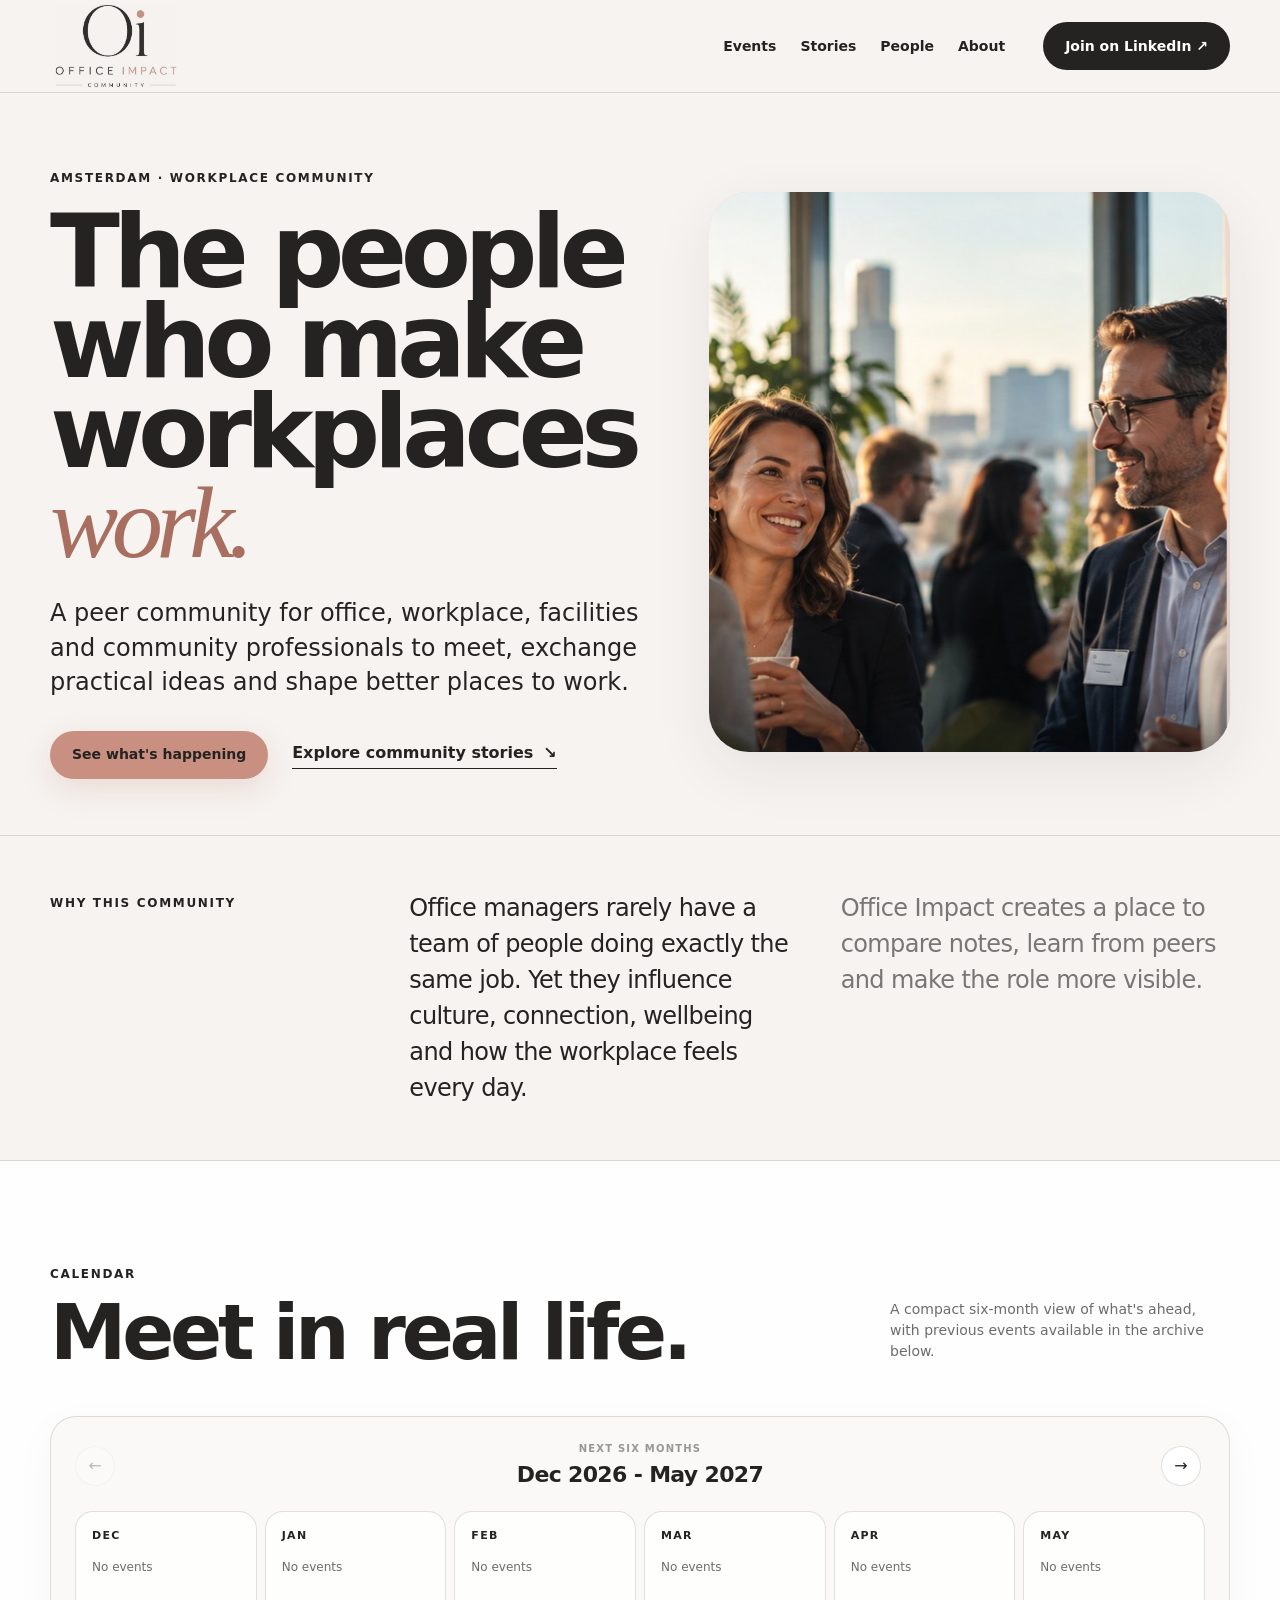
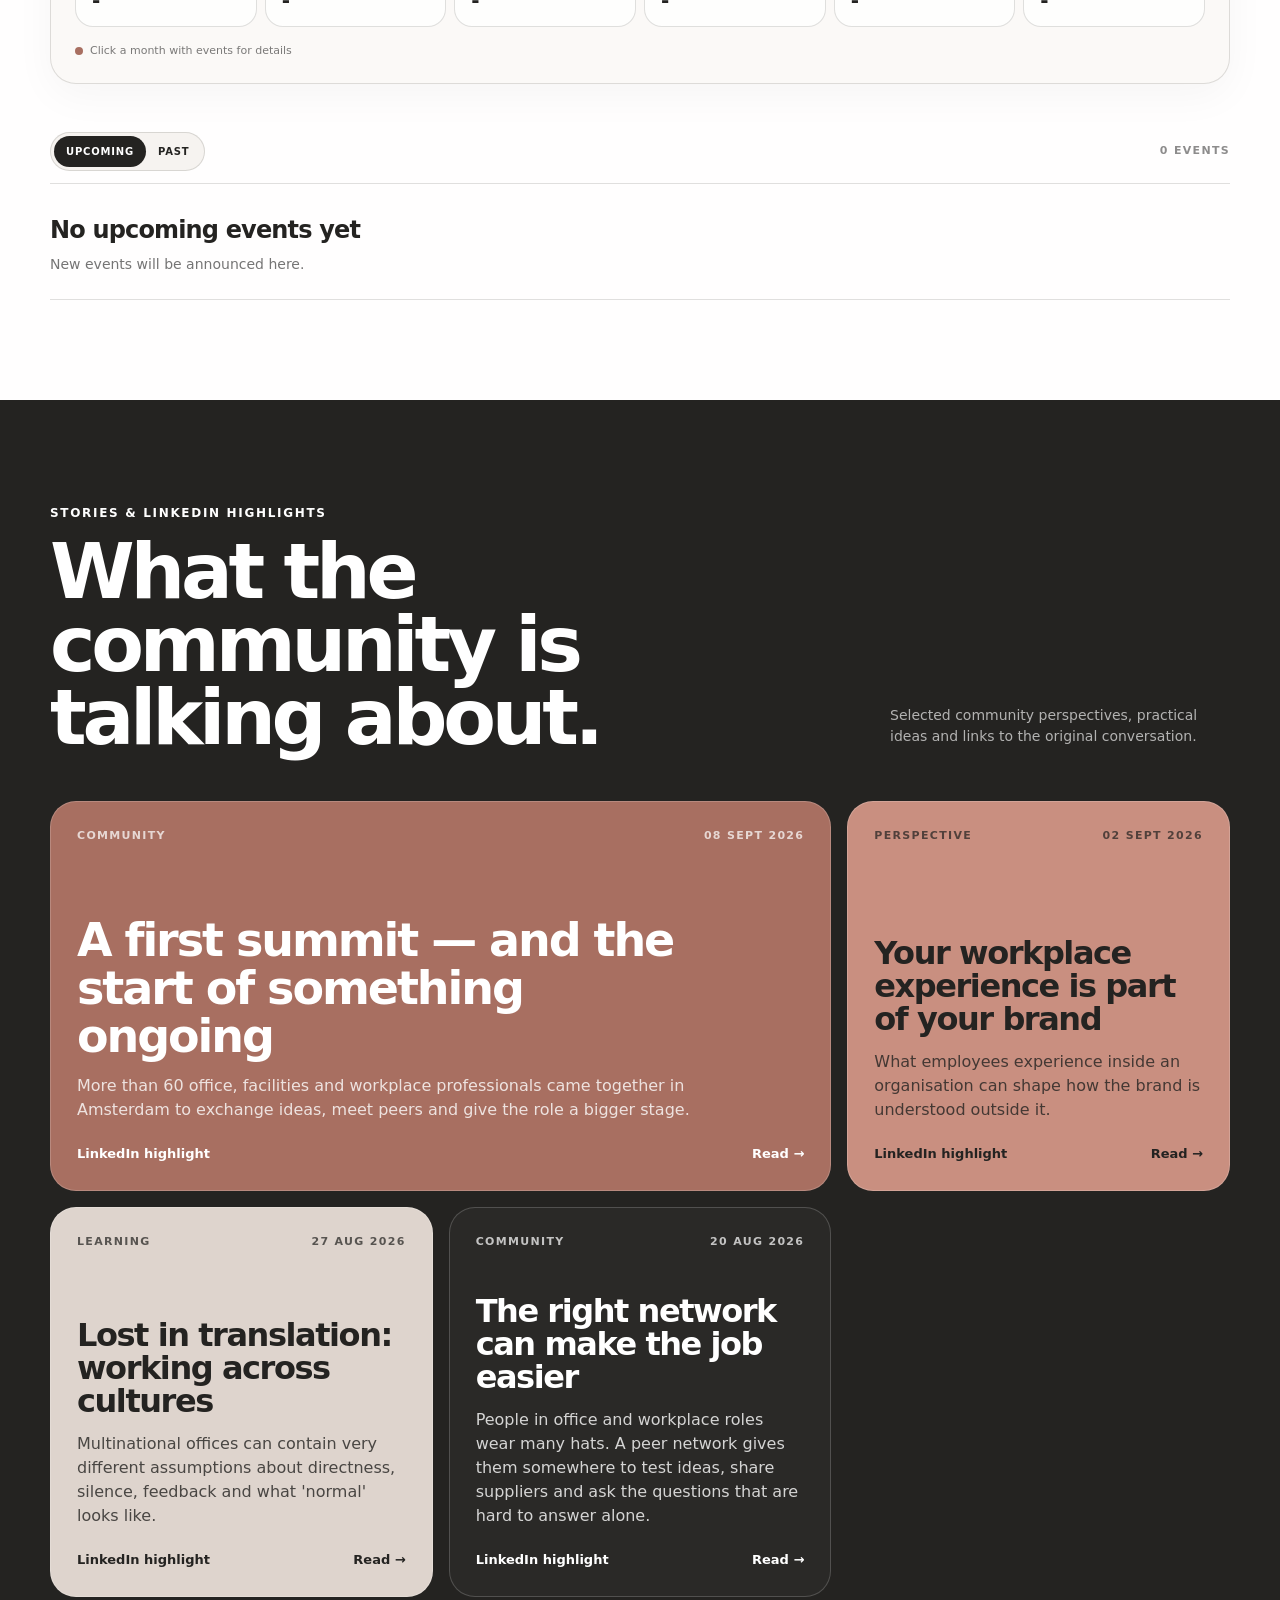
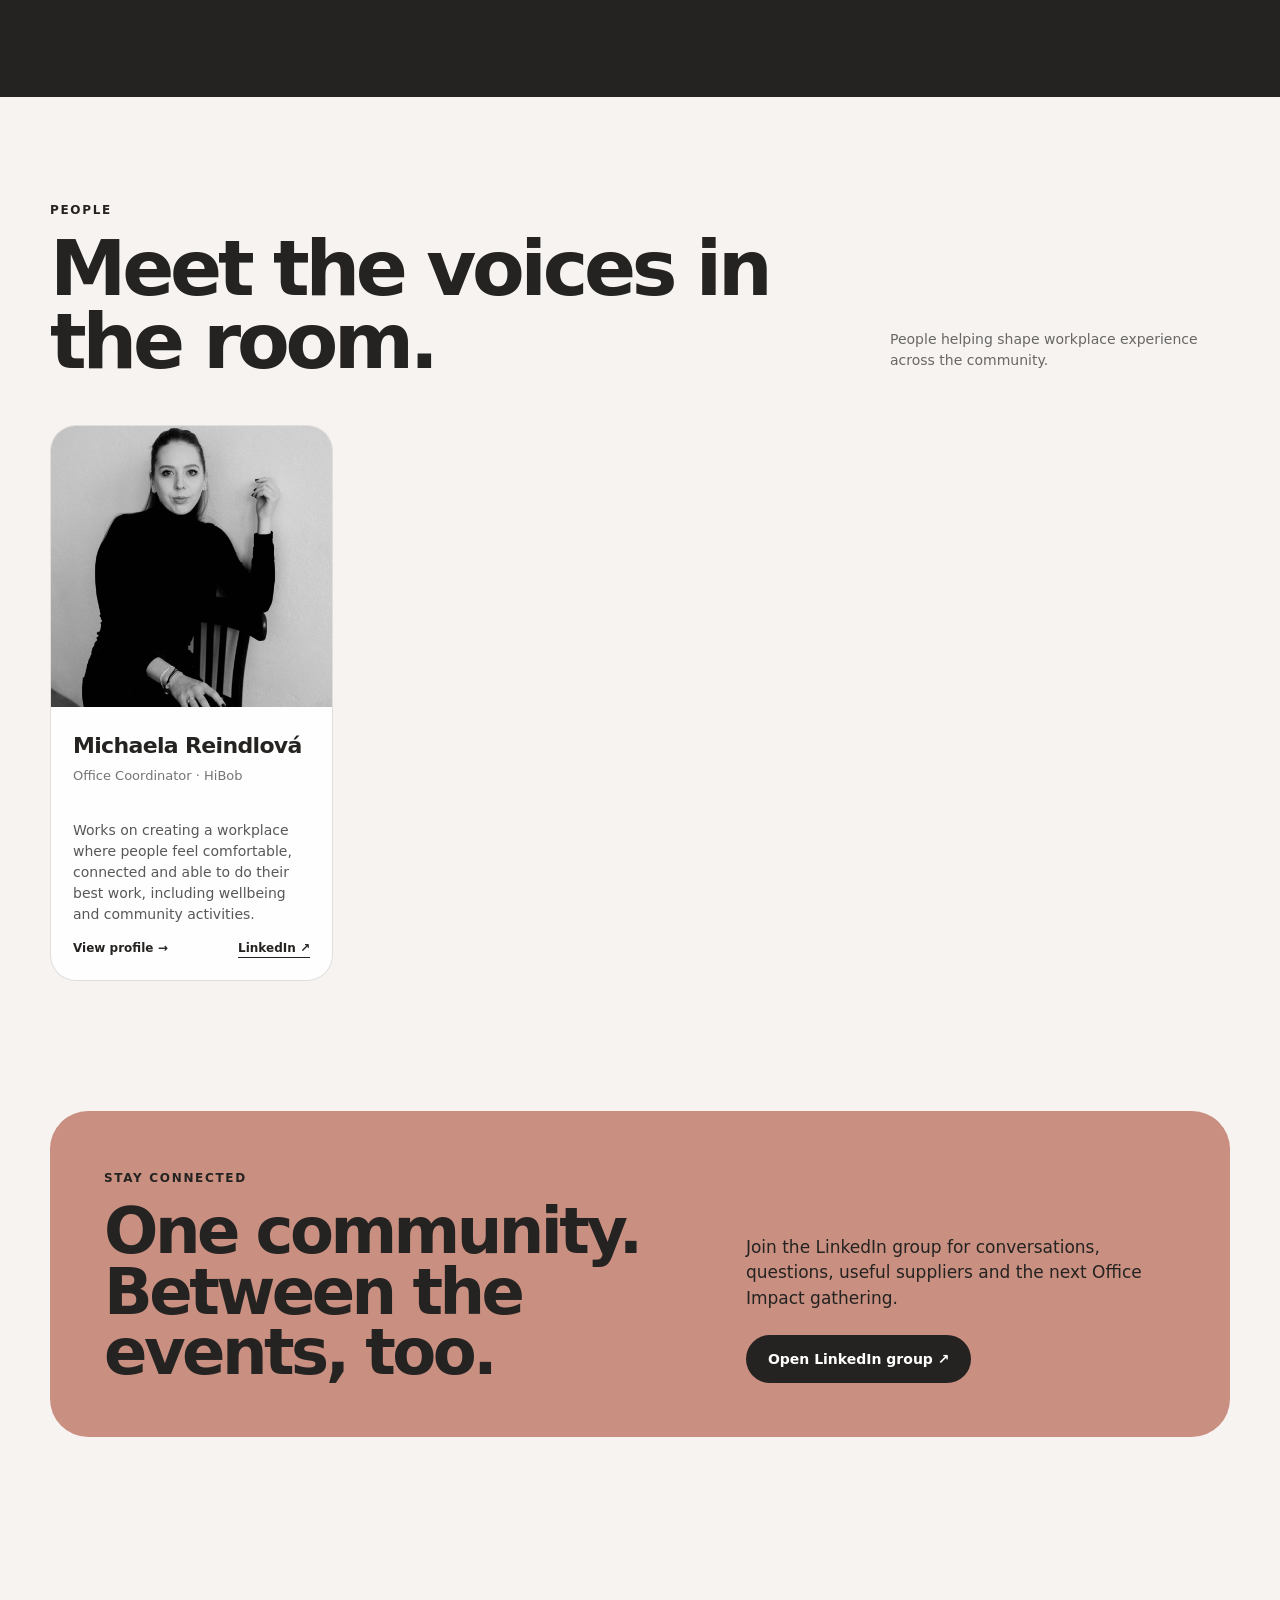
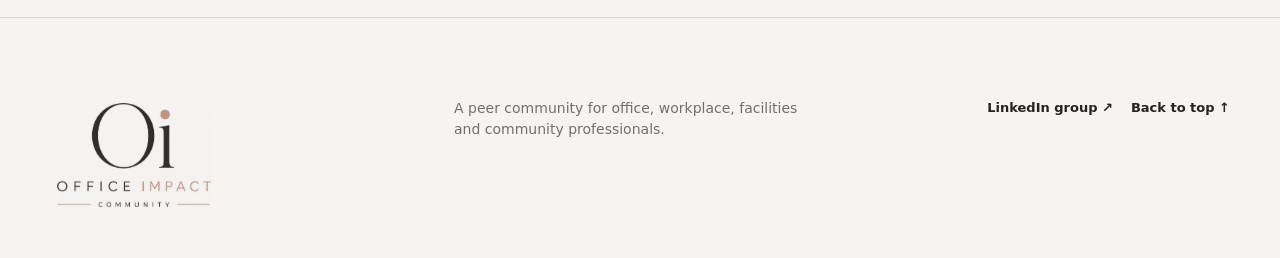
==== commit 6e10d8d1: "Add files via upload" ====
--- a/index.html
+++ b/index.html
@@ -6,7 +6,7 @@
   <meta name="description" content="Office Impact Community - a peer community for the people who shape workplace experience.">
   <meta name="theme-color" content="#242321">
   <meta name="referrer" content="strict-origin-when-cross-origin">
-  <meta http-equiv="Content-Security-Policy" content="default-src 'self'; script-src 'self'; style-src 'self' 'unsafe-inline'; img-src 'self' data:; connect-src 'self'; font-src 'self'; object-src 'none'; base-uri 'none'; frame-src 'none'; form-action 'none'; media-src 'none'; worker-src 'none'">
+  <meta http-equiv="Content-Security-Policy" content="default-src 'self'; script-src 'self'; style-src 'self' 'unsafe-inline'; img-src 'self' data:; connect-src 'self'; font-src 'self'; object-src 'none'; base-uri 'none'; frame-src https://www.google.com https://maps.google.com; form-action 'none'; media-src 'none'; worker-src 'none'">
   <title>Office Impact Community - Workplace community</title>
   <link rel="stylesheet" href="./styles.css">
 </head>
@@ -78,7 +78,7 @@
           <div class="calendar-toolbar">
             <button id="calendarPrev" class="icon-button" type="button" aria-label="Previous six months">&larr;</button>
             <div class="calendar-toolbar__title">
-              <span></span>
+              <span>Next six months</span>
               <strong id="calendarLabel">Calendar</strong>
             </div>
             <button id="calendarNext" class="icon-button" type="button" aria-label="Next six months">&rarr;</button>
--- a/styles.css
+++ b/styles.css
@@ -177,6 +177,14 @@
 .dialog-copy p:first-child{margin-top:0}
 .dialog-copy a{border-bottom:1px solid currentColor}
 .dialog-source{display:inline-flex;margin-top:24px;font-size:13px;font-weight:800;border-bottom:1px solid currentColor;padding-bottom:2px}
+.event-location{display:grid;grid-template-columns:minmax(0,.78fr) minmax(0,1.22fr);gap:14px;margin-top:30px;padding-top:24px;border-top:1px solid var(--line)}
+.event-location__details{border:1px solid var(--line);border-radius:18px;background:var(--paper);padding:18px;display:flex;flex-direction:column;align-items:flex-start;justify-content:center;min-width:0}
+.event-location__label{font-size:10px;text-transform:uppercase;letter-spacing:.12em;font-weight:850;color:var(--accent-deep);margin-bottom:8px}
+.event-location__details strong{font-size:16px;line-height:1.3;margin-bottom:5px}
+.event-location__details p{margin:0;color:rgba(17,17,17,.58);font-size:13px;line-height:1.5}
+.event-location__details a{display:inline-flex;margin-top:14px;font-size:12px;font-weight:800;border-bottom:1px solid currentColor;padding-bottom:2px}
+.event-location__map{min-height:190px;border:1px solid var(--line);border-radius:18px;overflow:hidden;background:var(--paper)}
+.event-location__map iframe{display:block;width:100%;height:100%;min-height:190px;border:0}
 .dialog-event-list{display:grid;gap:10px;margin-top:28px}
 .dialog-event-choice{border:1px solid var(--line);border-radius:16px;background:var(--paper);padding:16px 18px;text-align:left;display:grid;grid-template-columns:110px minmax(0,1fr);gap:4px 14px;color:var(--ink);font:inherit;cursor:pointer}
 .dialog-event-choice:hover,.dialog-event-choice:focus-visible{border-color:rgba(17,17,17,.30);background:var(--white);outline:none}
@@ -272,6 +280,8 @@
   .person-dialog__header h2{font-size:36px}
   .dialog-event-choice{grid-template-columns:1fr;gap:4px;padding:14px}
   .dialog-event-choice span{grid-row:auto}
+  .event-location{grid-template-columns:1fr}
+  .event-location__map,.event-location__map iframe{min-height:180px}
 }
 
 @media (prefers-reduced-motion:reduce){
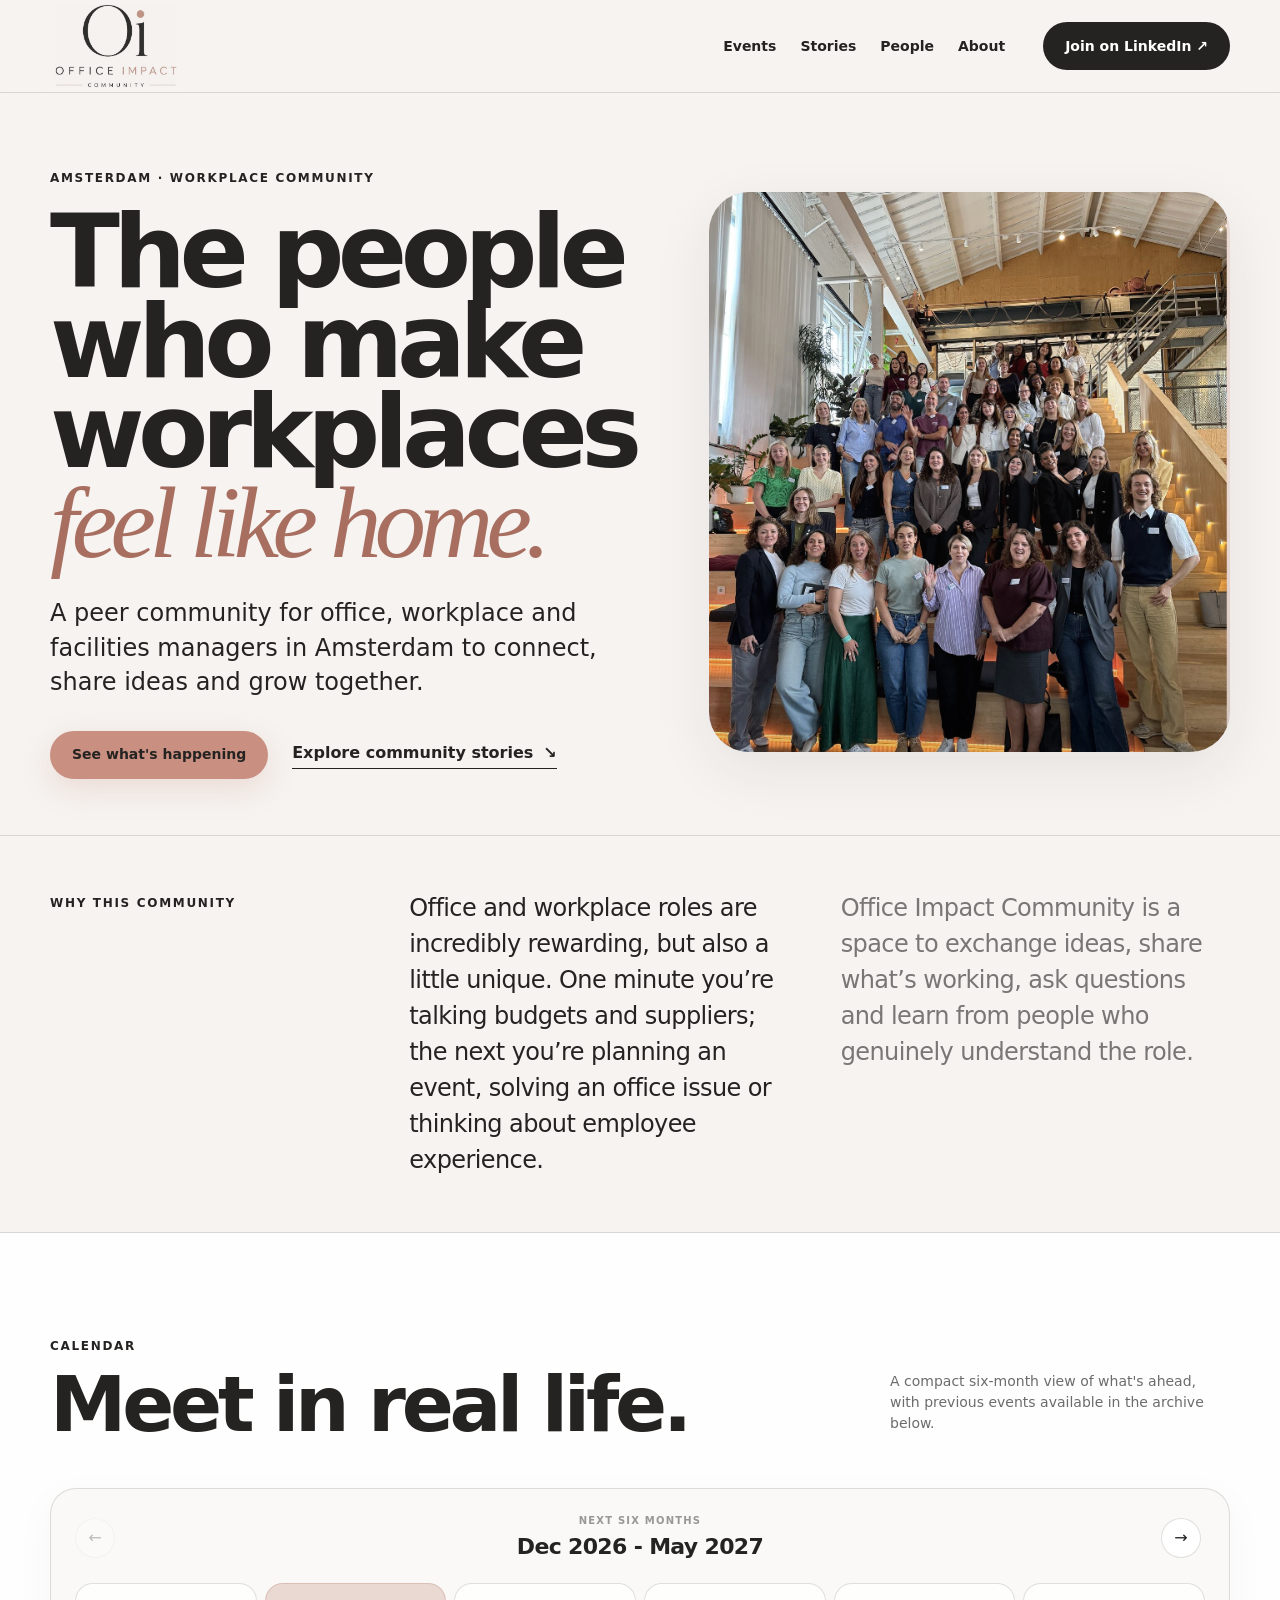
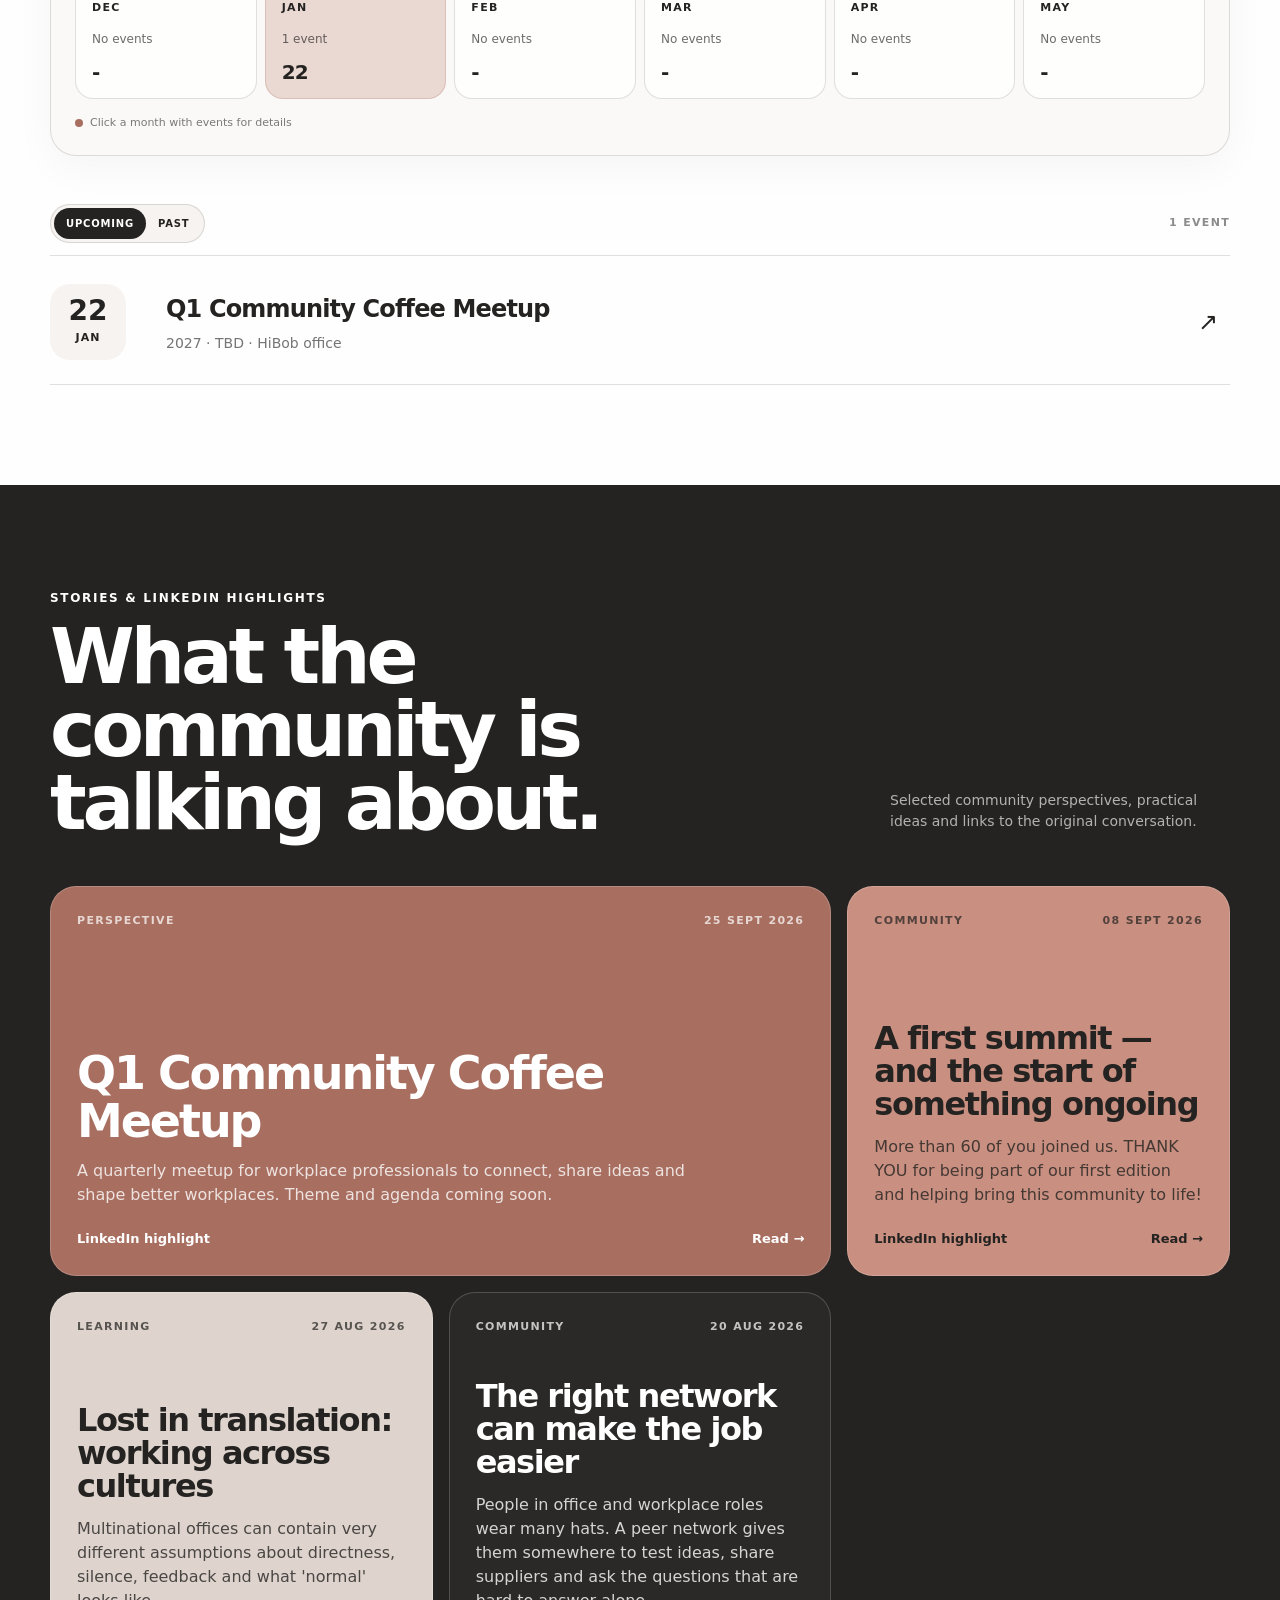
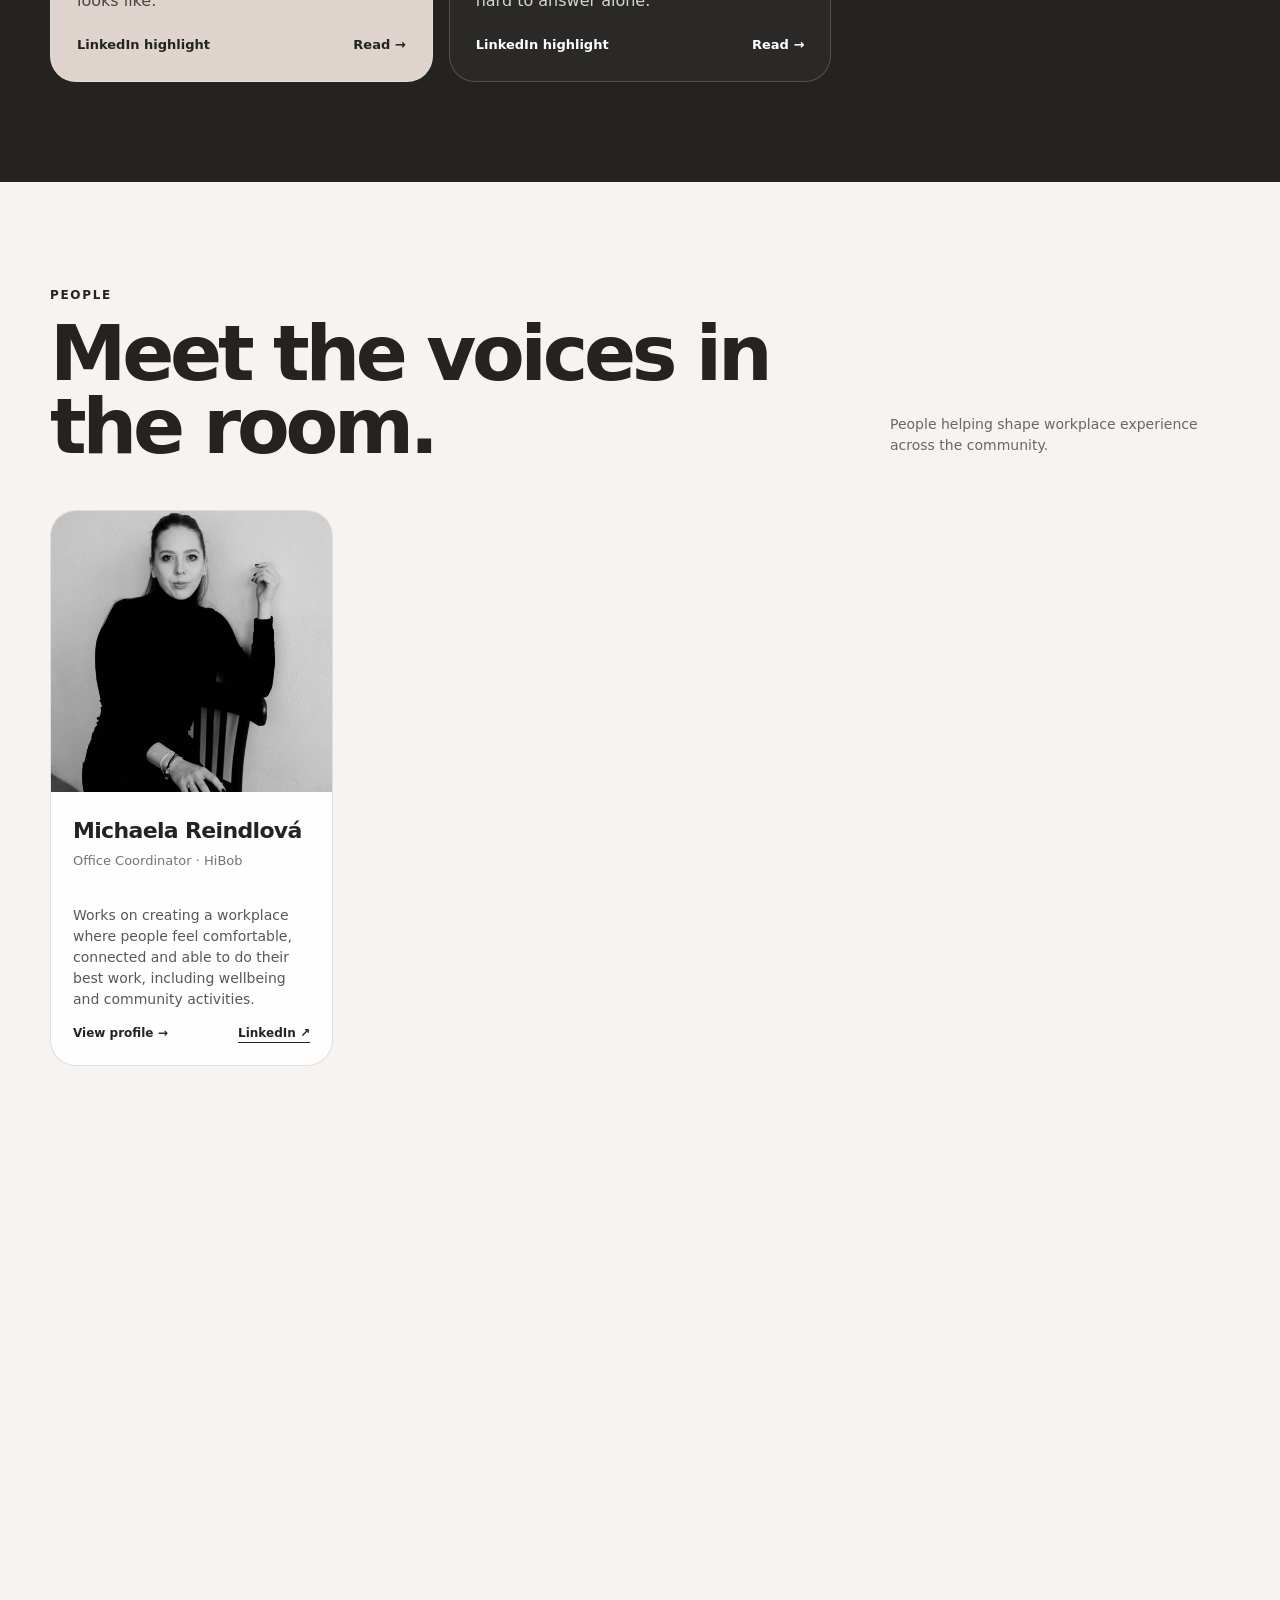
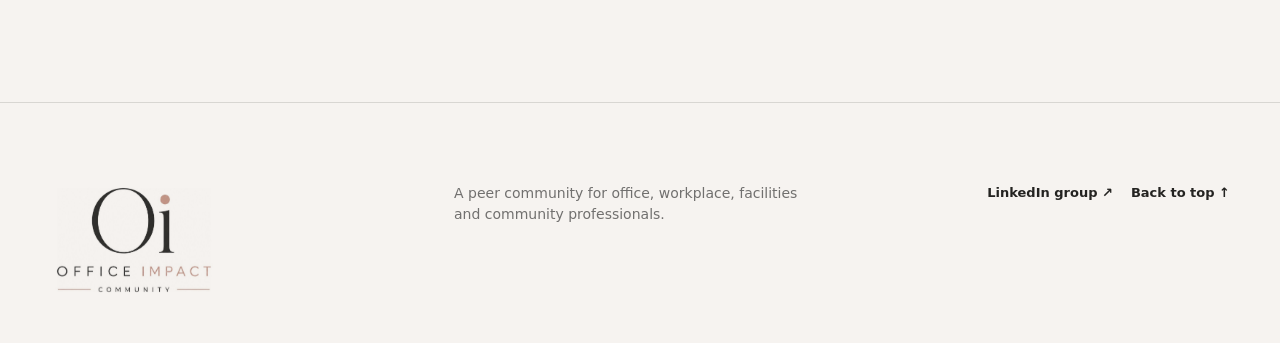
==== commit cf46ddc6: "Update index.html" ====
--- a/index.html
+++ b/index.html
@@ -39,8 +39,8 @@
       <div class="shell hero-grid">
         <div class="hero-copy">
           <span class="eyebrow">Amsterdam · workplace community</span>
-          <h1>The people who make workplaces <em>work.</em></h1>
-          <p class="hero-lead">A peer community for office, workplace, facilities and community professionals to meet, exchange practical ideas and shape better places to work.</p>
+          <h1>The people who make workplaces <em>feel like home.</em></h1>
+          <p class="hero-lead">A peer community for office, workplace and facilities managers in Amsterdam to connect, share ideas and grow together.</p>
           <div class="hero-actions">
             <a class="button button--accent" href="#events">See what's happening</a>
             <a class="text-link" href="#stories">Explore community stories <span>&searr;</span></a>
@@ -58,8 +58,8 @@
           <span class="section-kicker">Why this community</span>
         </div>
         <div class="manifesto-copy">
-          <p>Office managers rarely have a team of people doing exactly the same job. Yet they influence culture, connection, wellbeing and how the workplace feels every day.</p>
-          <p class="muted">Office Impact creates a place to compare notes, learn from peers and make the role more visible.</p>
+          <p>Office and workplace roles are incredibly rewarding, but also a little unique. One minute you’re talking budgets and suppliers; the next you’re planning an event, solving an office issue or thinking about employee experience.</p>
+          <p class="muted">Office Impact Community is a space to exchange ideas, share what’s working, ask questions and learn from people who genuinely understand the role.</p>
         </div>
       </div>
     </section>
--- a/styles.css
+++ b/styles.css
@@ -128,15 +128,19 @@
 
 .section--stories{background:var(--ink);color:white}
 .story-grid{display:grid;grid-template-columns:repeat(12,1fr);gap:16px}
-.story-card{grid-column:span 4;min-height:390px;border:1px solid rgba(255,255,255,.18);border-radius:var(--radius);padding:26px;display:flex;flex-direction:column;position:relative;overflow:hidden;background:rgba(255,255,255,.03)}
+.story-card{grid-column:span 4;min-height:390px;border:1px solid rgba(255,255,255,.18);border-radius:var(--radius);padding:0;display:flex;flex-direction:column;position:relative;overflow:hidden;background:rgba(255,255,255,.03)}
 .story-card:nth-child(1){grid-column:span 8;background:var(--accent-deep);color:white}
 .story-card:nth-child(2){background:var(--accent);color:var(--ink)}
 .story-card:nth-child(3){background:var(--sand);color:var(--ink)}
+.story-card__body{padding:26px;display:flex;flex-direction:column;flex:1;min-width:0}
+.story-card--with-image{display:grid;grid-template-columns:minmax(0,1.08fr) minmax(240px,.92fr)}
+.story-card__image{order:2;min-width:0;overflow:hidden;background:rgba(255,255,255,.08)}
+.story-card__image img{width:100%;height:100%;min-height:390px;object-fit:cover}
 .story-card__meta{display:flex;justify-content:space-between;gap:12px;font-size:11px;text-transform:uppercase;letter-spacing:.12em;font-weight:800;opacity:.72}
 .story-card h3{font-size:32px;line-height:1.04;letter-spacing:-.045em;margin:auto 0 14px}
 .story-card:nth-child(1) h3{font-size:46px;max-width:650px}
 .story-card p{margin:0 0 22px;opacity:.8;max-width:620px}
-.story-card__footer{display:flex;justify-content:space-between;align-items:center;font-size:13px;font-weight:700}
+.story-card__footer{display:flex;justify-content:space-between;align-items:center;gap:16px;font-size:13px;font-weight:700}
 .story-card button{border:0;background:none;color:inherit;font-weight:800;padding:0;cursor:pointer}
 
 .section--people{background:var(--paper)}
@@ -177,13 +181,20 @@
 .dialog-copy p:first-child{margin-top:0}
 .dialog-copy a{border-bottom:1px solid currentColor}
 .dialog-source{display:inline-flex;margin-top:24px;font-size:13px;font-weight:800;border-bottom:1px solid currentColor;padding-bottom:2px}
-.event-location{display:grid;grid-template-columns:minmax(0,.78fr) minmax(0,1.22fr);gap:14px;margin-top:30px;padding-top:24px;border-top:1px solid var(--line)}
-.event-location__details{border:1px solid var(--line);border-radius:18px;background:var(--paper);padding:18px;display:flex;flex-direction:column;align-items:flex-start;justify-content:center;min-width:0}
+.story-dialog__image{margin:0 0 30px;border:1px solid var(--line);border-radius:20px;overflow:hidden;background:var(--paper)}
+.story-dialog__image img{display:block;width:100%;max-height:430px;object-fit:cover}
+.event-location{display:grid;gap:14px;margin-top:30px;padding-top:24px;border-top:1px solid var(--line);align-items:stretch}
+.event-location--1{grid-template-columns:minmax(0,1fr)}
+.event-location--2{grid-template-columns:minmax(0,.85fr) minmax(0,1.15fr)}
+.event-location--3{grid-template-columns:minmax(0,.78fr) minmax(0,1fr) minmax(0,1.22fr)}
+.event-location__panel{min-width:0;min-height:190px}
+.event-location__details{border:1px solid var(--line);border-radius:18px;background:var(--paper);padding:18px;display:flex;flex-direction:column;align-items:flex-start;justify-content:center}
 .event-location__label{font-size:10px;text-transform:uppercase;letter-spacing:.12em;font-weight:850;color:var(--accent-deep);margin-bottom:8px}
 .event-location__details strong{font-size:16px;line-height:1.3;margin-bottom:5px}
 .event-location__details p{margin:0;color:rgba(17,17,17,.58);font-size:13px;line-height:1.5}
-.event-location__details a{display:inline-flex;margin-top:14px;font-size:12px;font-weight:800;border-bottom:1px solid currentColor;padding-bottom:2px}
-.event-location__map{min-height:190px;border:1px solid var(--line);border-radius:18px;overflow:hidden;background:var(--paper)}
+.event-location__image{margin:0;border:1px solid var(--line);border-radius:18px;overflow:hidden;background:var(--paper)}
+.event-location__image img{display:block;width:100%;height:100%;min-height:190px;object-fit:cover}
+.event-location__map{border:1px solid var(--line);border-radius:18px;overflow:hidden;background:var(--paper)}
 .event-location__map iframe{display:block;width:100%;height:100%;min-height:190px;border:0}
 .dialog-event-list{display:grid;gap:10px;margin-top:28px}
 .dialog-event-choice{border:1px solid var(--line);border-radius:16px;background:var(--paper);padding:16px 18px;text-align:left;display:grid;grid-template-columns:110px minmax(0,1fr);gap:4px 14px;color:var(--ink);font:inherit;cursor:pointer}
@@ -229,6 +240,9 @@
   .section-heading__aside{max-width:620px}
   .month-overview{grid-template-columns:repeat(3,minmax(0,1fr))}
   .story-card,.story-card:nth-child(1){grid-column:span 6}
+  .story-card--with-image{grid-template-columns:1fr}
+  .story-card--with-image .story-card__image{order:0}
+  .story-card__image img{min-height:240px;max-height:280px}
   .people-grid{grid-template-columns:repeat(2,1fr)}
   .footer-grid{grid-template-columns:1fr 1fr}
   .footer-links{justify-content:flex-start}
@@ -263,7 +277,9 @@
   .event-info h3{font-size:20px}
   .event-view-toggle__button{padding:7px 9px;font-size:9px}
   .story-card,.story-card:nth-child(1){grid-column:1/-1;min-height:330px}
+  .story-card__body{padding:22px}
   .story-card:nth-child(1) h3{font-size:36px}
+  .story-card__image img{min-height:210px;max-height:240px}
   .people-grid{grid-template-columns:1fr 1fr}
   .person-copy{padding:16px}
   .person-copy h3{font-size:18px}
@@ -280,8 +296,8 @@
   .person-dialog__header h2{font-size:36px}
   .dialog-event-choice{grid-template-columns:1fr;gap:4px;padding:14px}
   .dialog-event-choice span{grid-row:auto}
-  .event-location{grid-template-columns:1fr}
-  .event-location__map,.event-location__map iframe{min-height:180px}
+  .event-location,.event-location--1,.event-location--2,.event-location--3{grid-template-columns:1fr}
+  .event-location__panel,.event-location__image img,.event-location__map iframe{min-height:180px}
 }
 
 @media (prefers-reduced-motion:reduce){
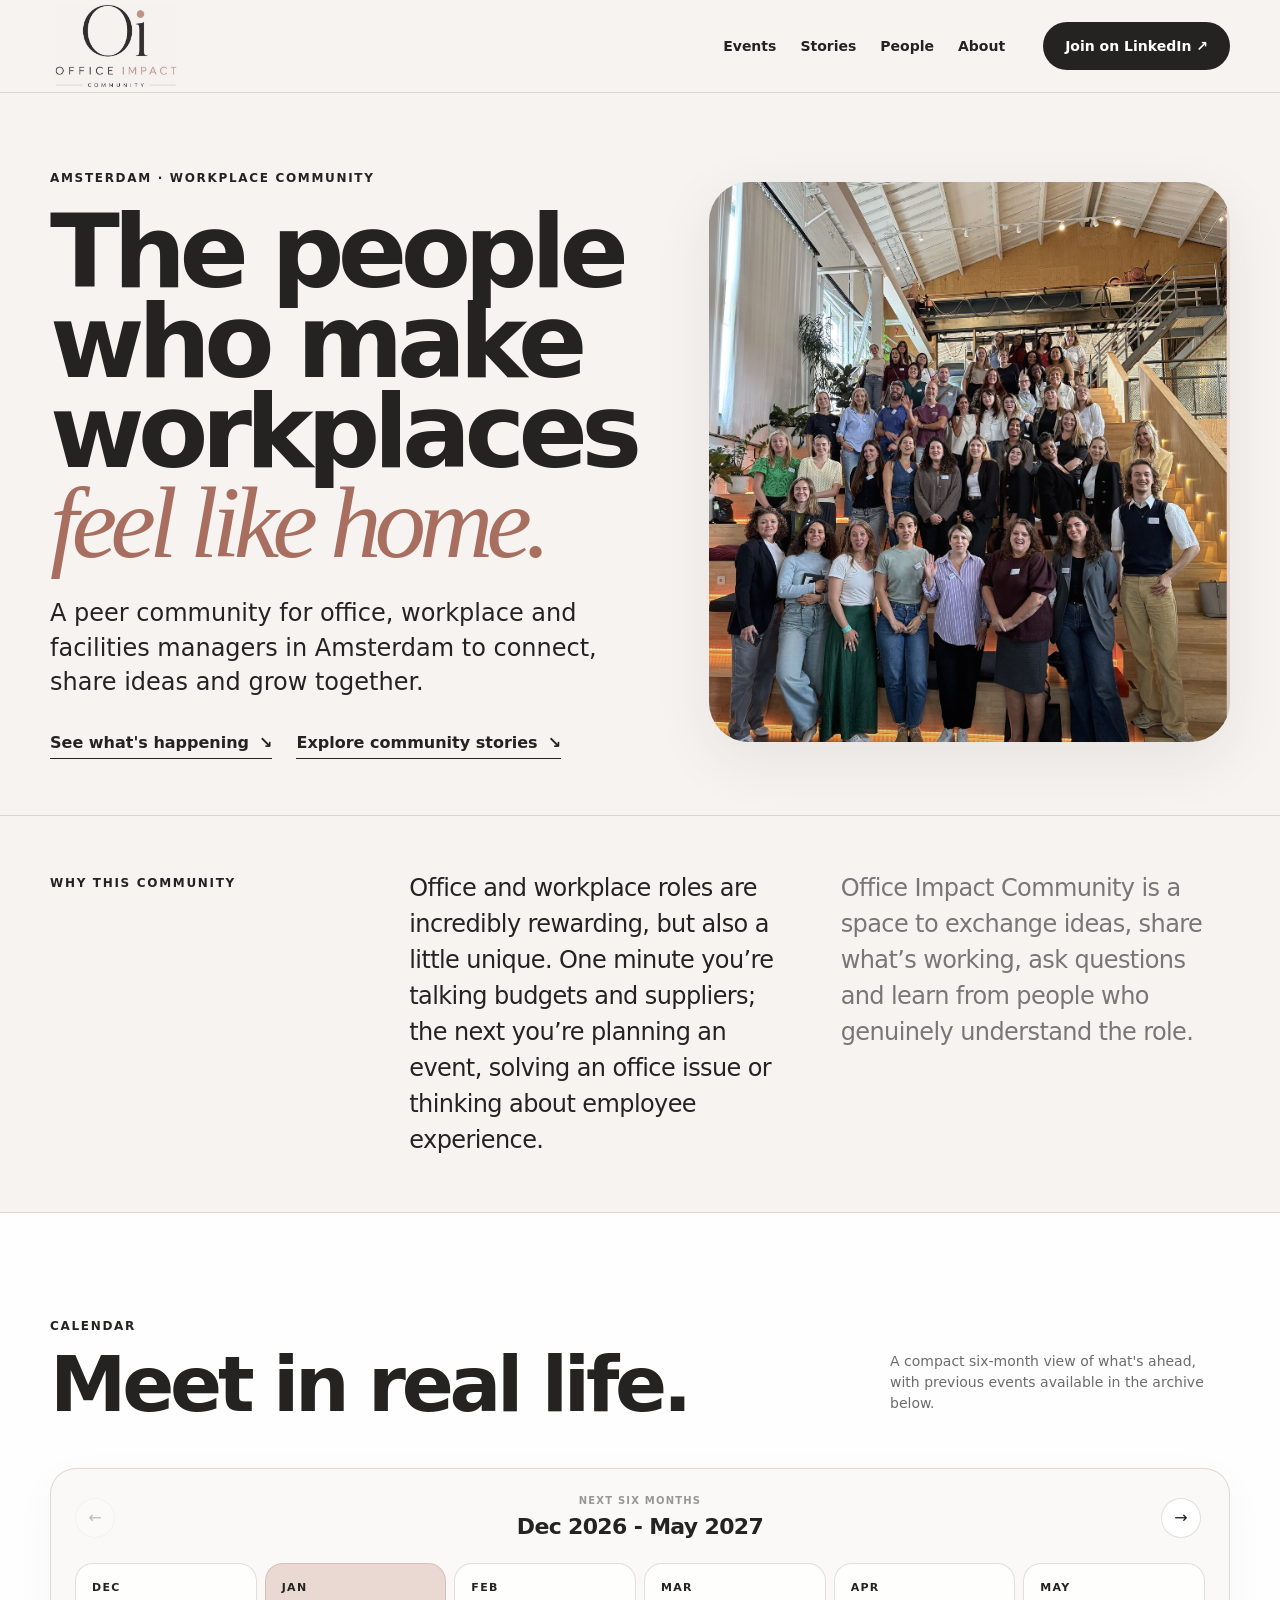
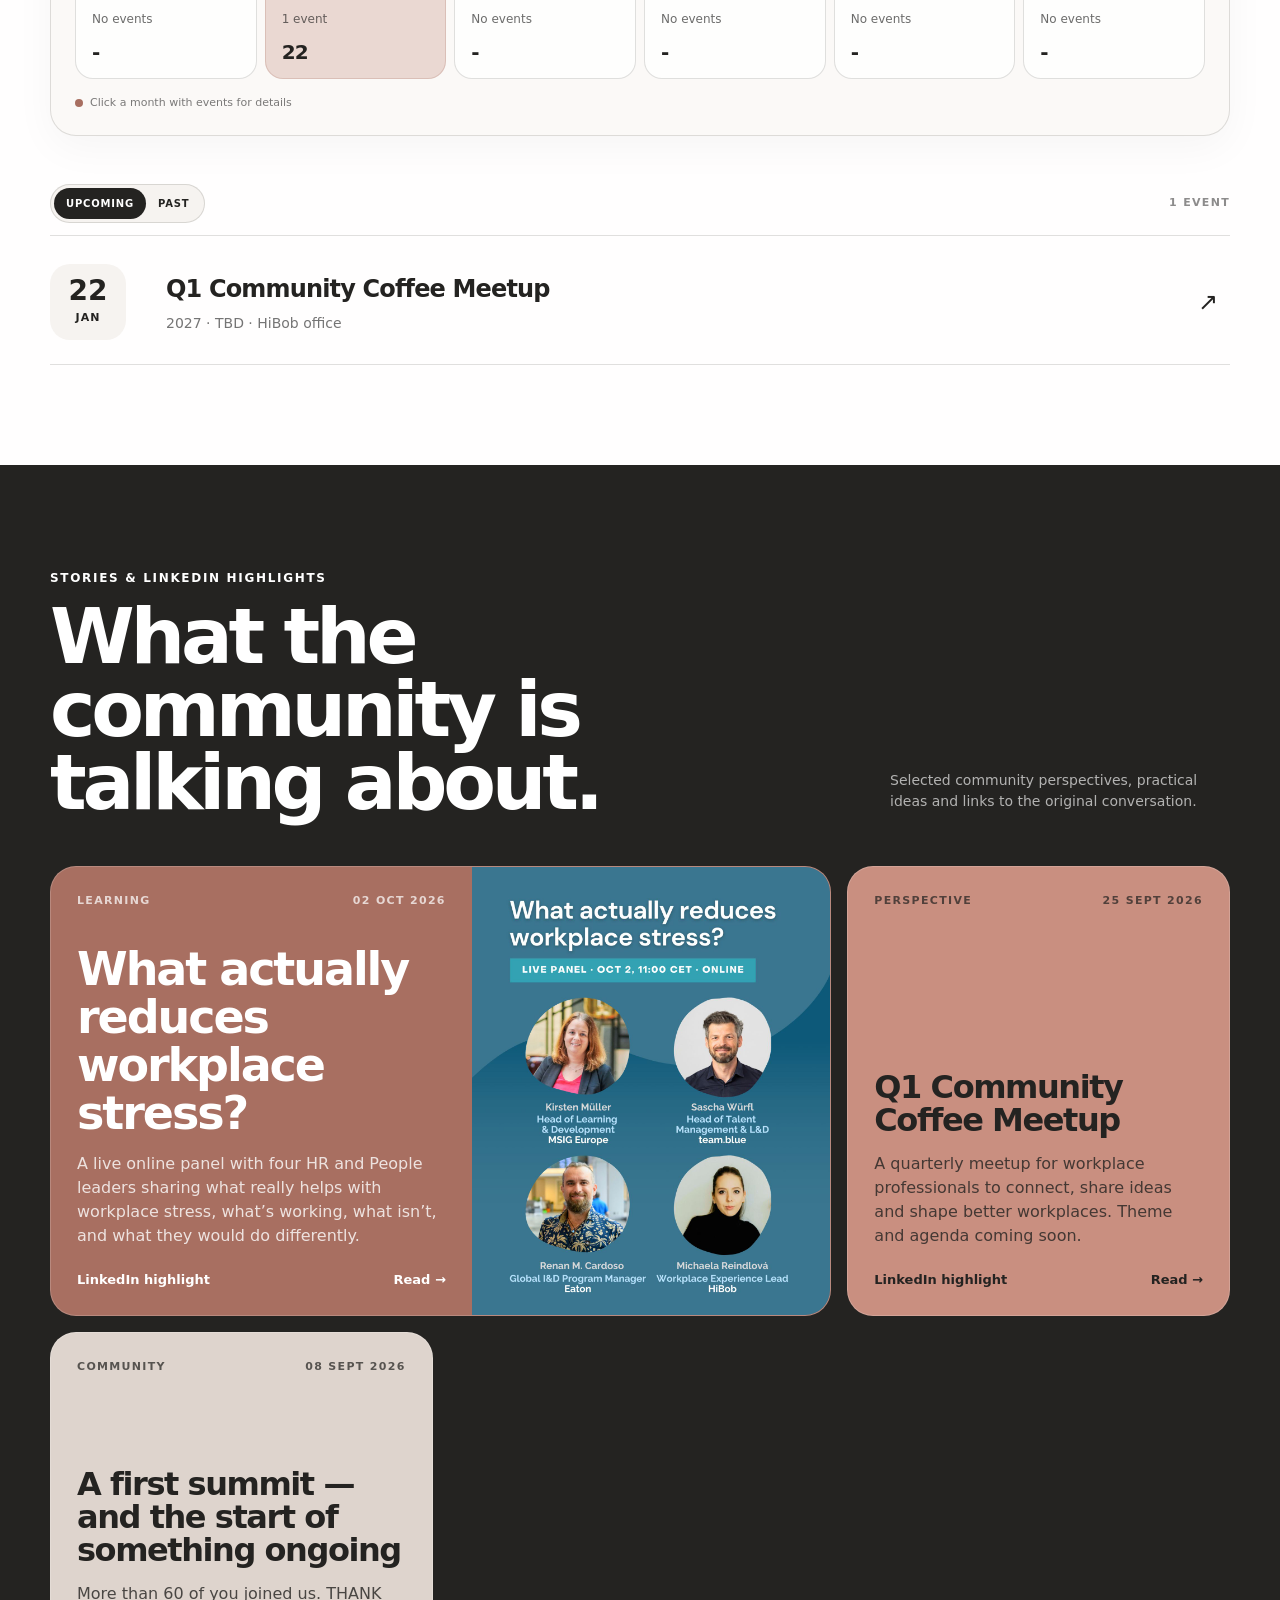
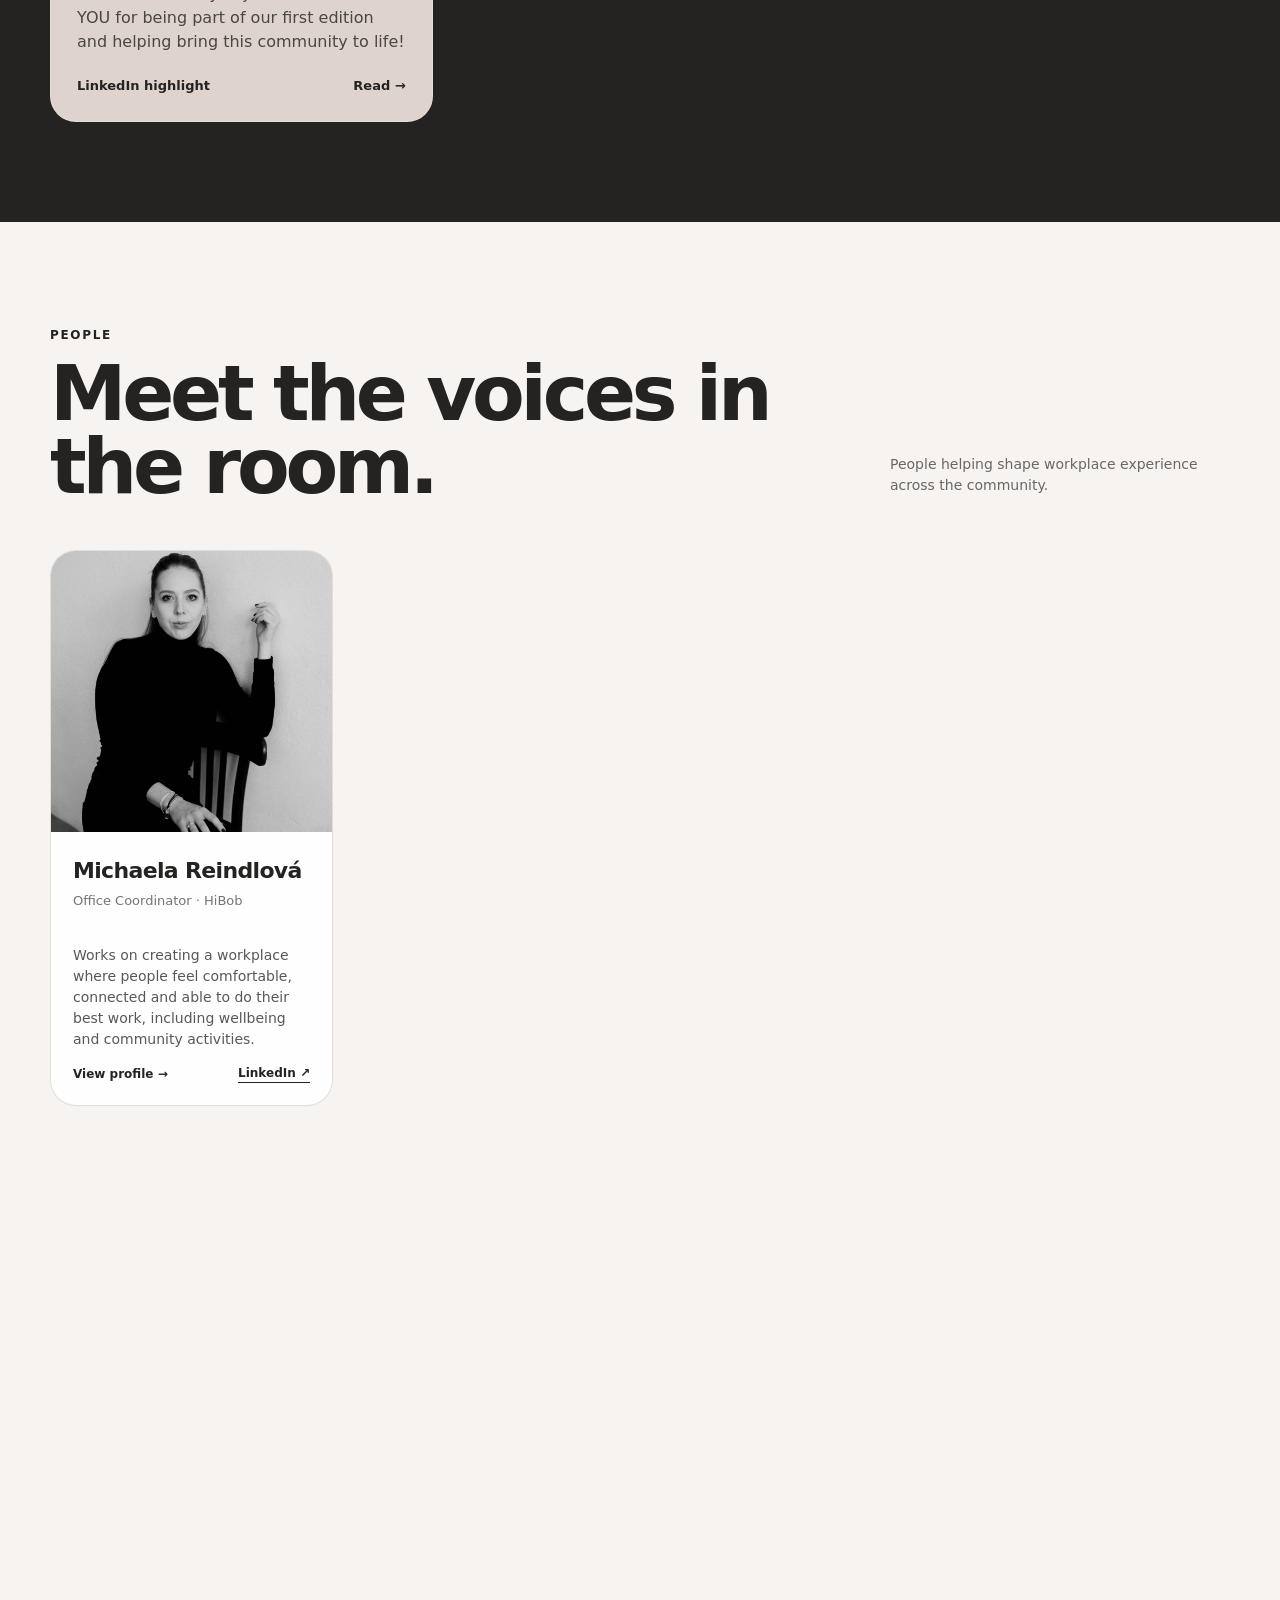
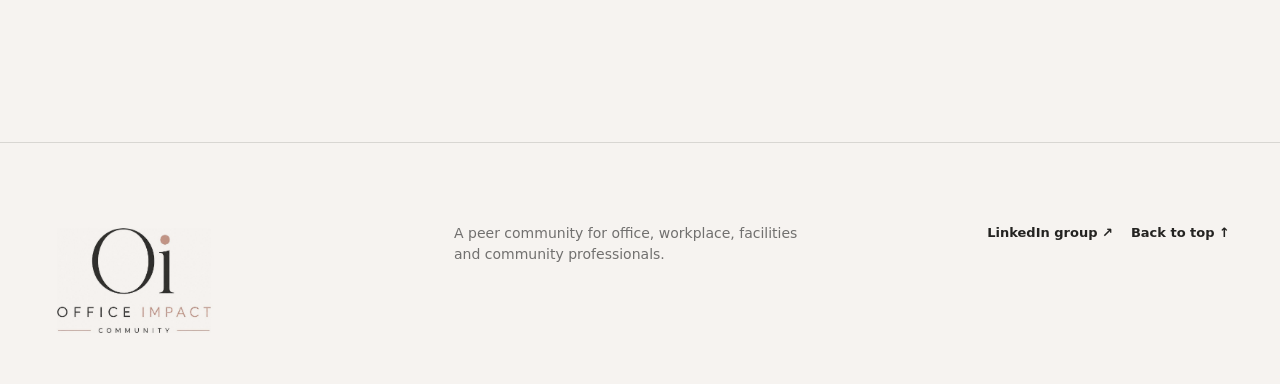
==== commit a9ec0839: "Update index.html" ====
--- a/index.html
+++ b/index.html
@@ -42,7 +42,7 @@
           <h1>The people who make workplaces <em>feel like home.</em></h1>
           <p class="hero-lead">A peer community for office, workplace and facilities managers in Amsterdam to connect, share ideas and grow together.</p>
           <div class="hero-actions">
-            <a class="button button--accent" href="#events">See what's happening</a>
+            <a class="text-link" href="#events">See what's happening <span>&searr;</span></a>
             <a class="text-link" href="#stories">Explore community stories <span>&searr;</span></a>
           </div>
         </div>
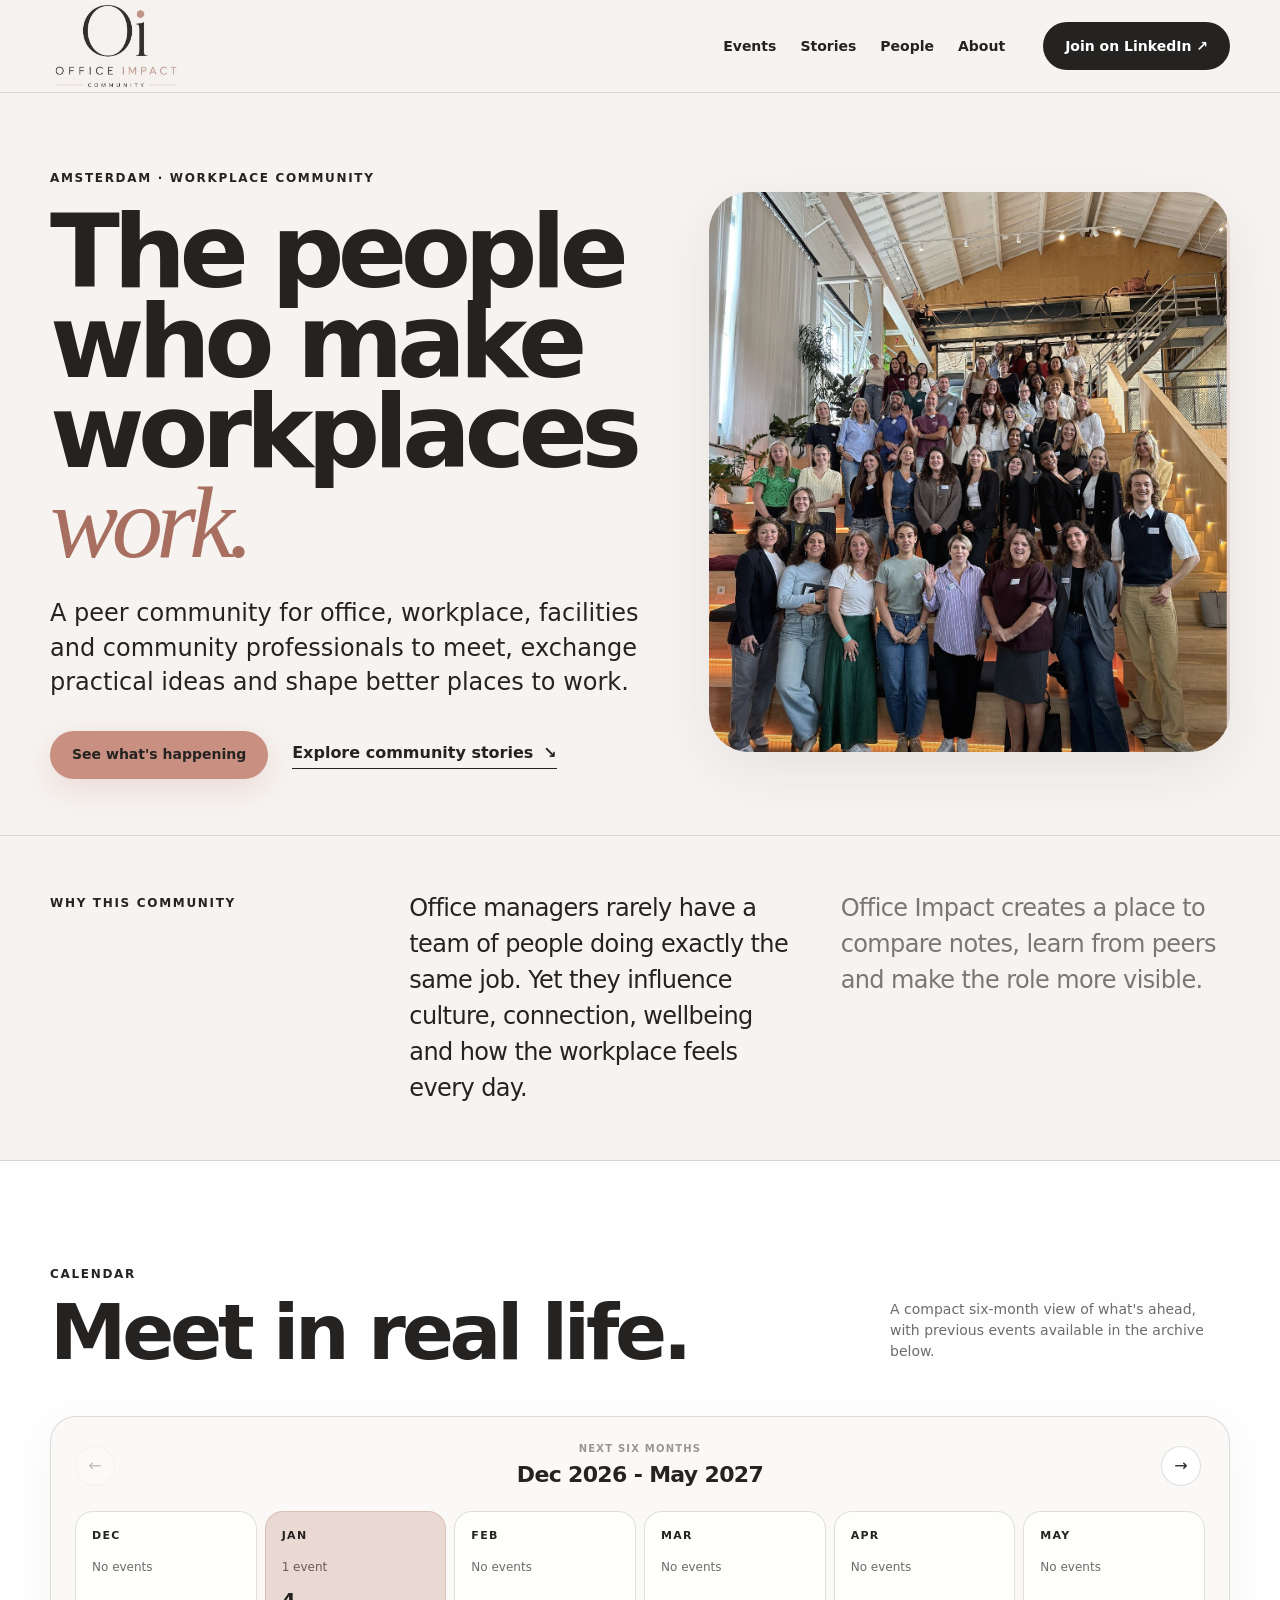
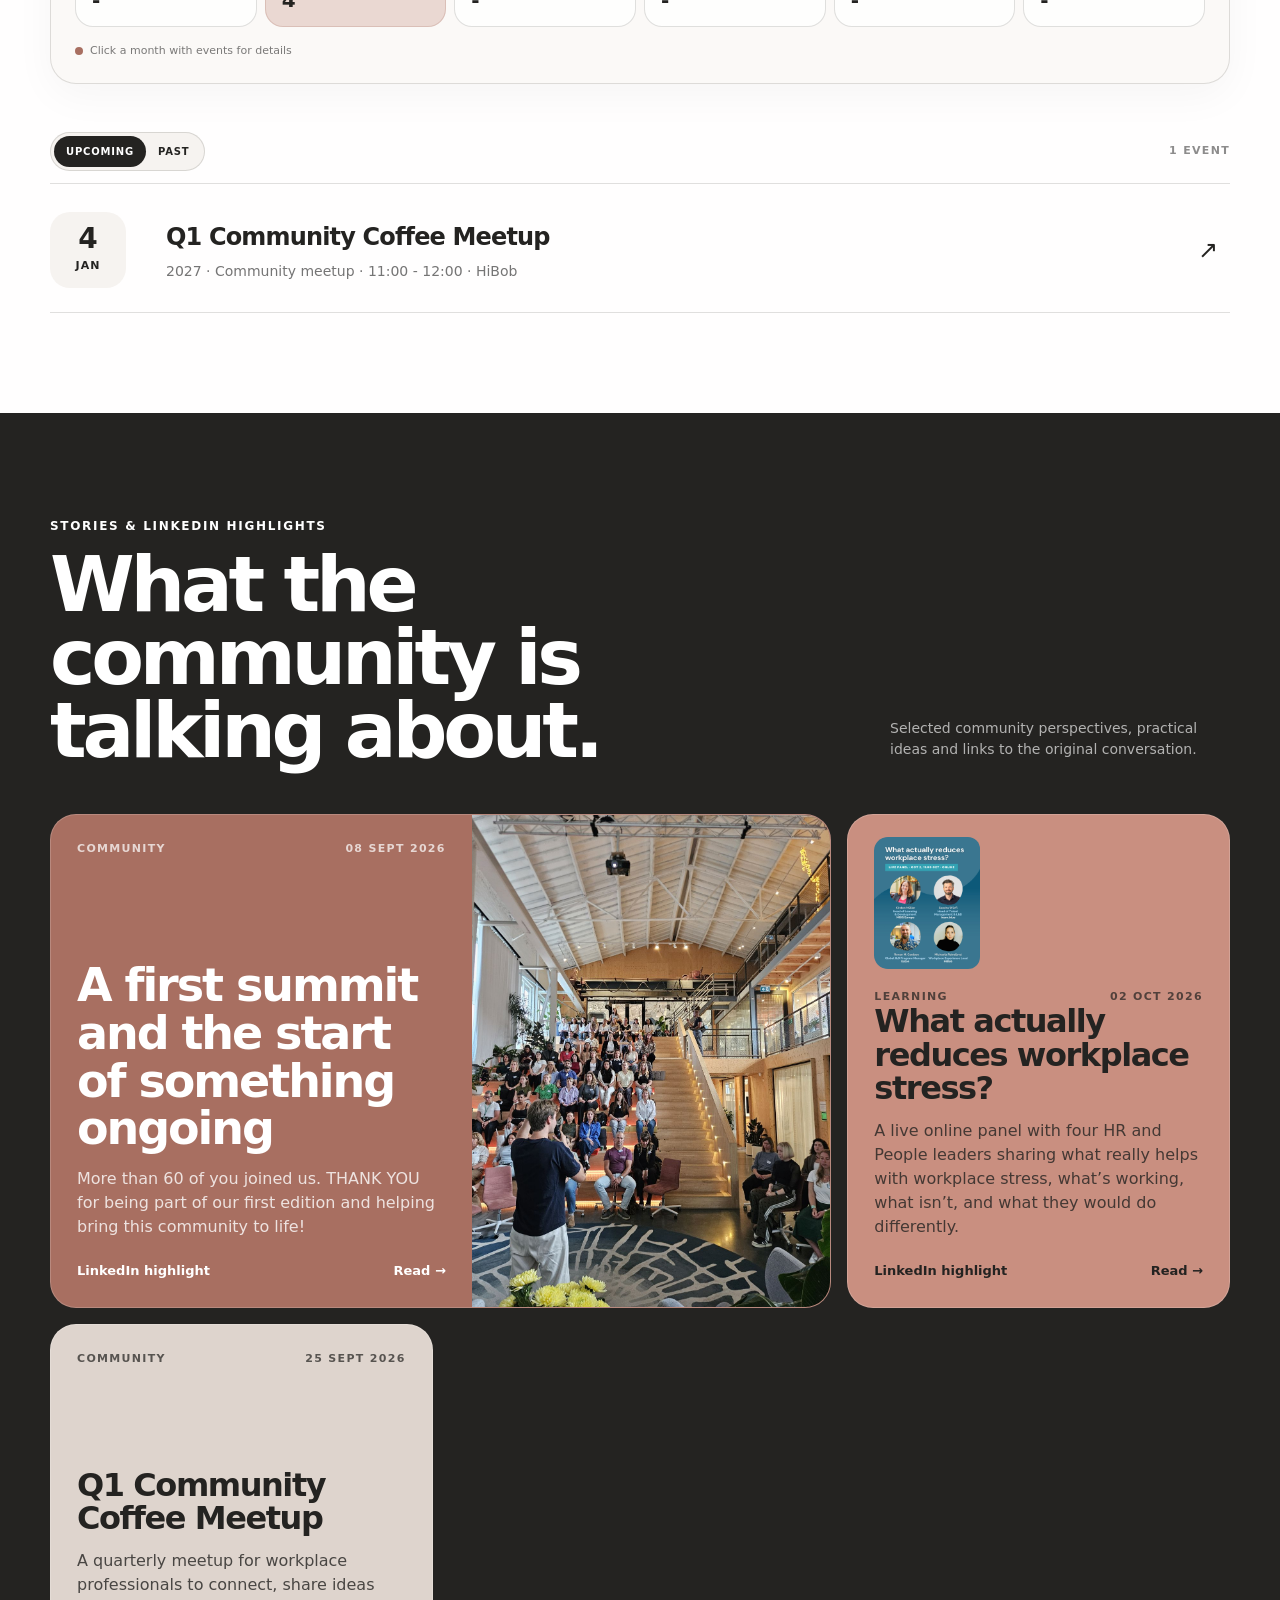
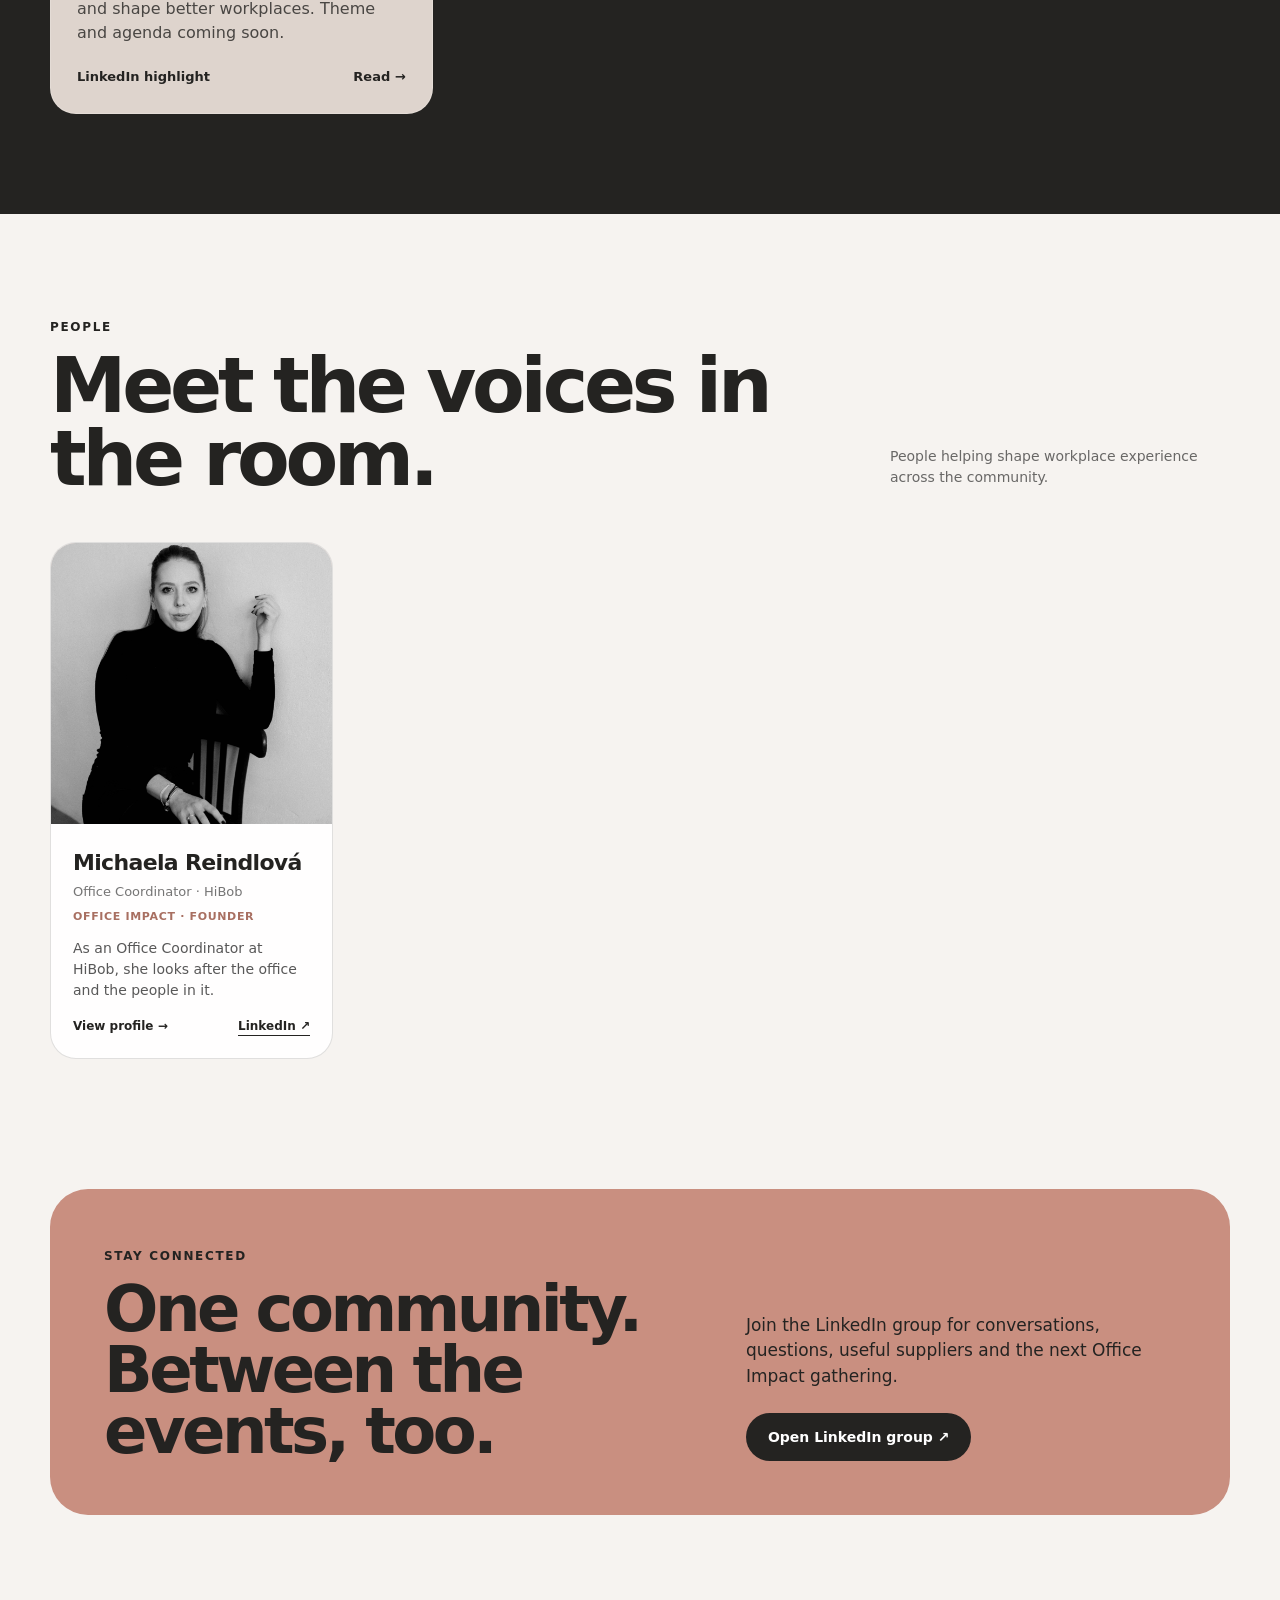
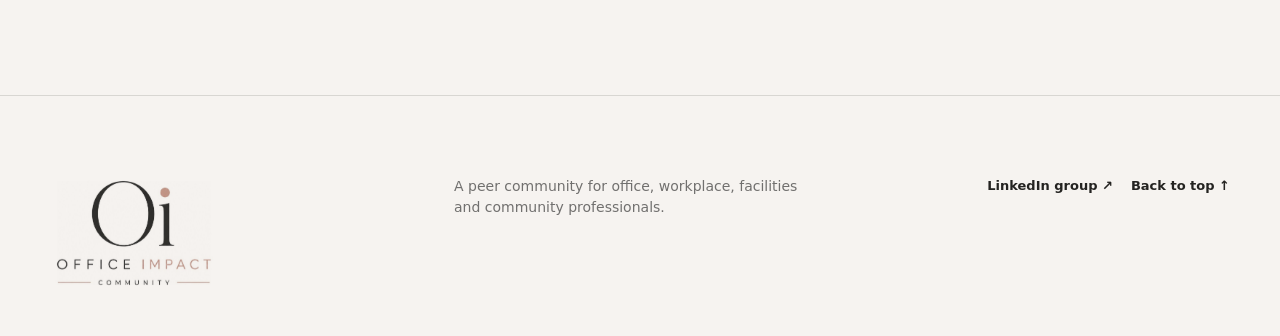
==== commit 8fb249e3: "Add files via upload" ====
--- a/index.html
+++ b/index.html
@@ -27,7 +27,7 @@
         <a href="#events">Events</a>
         <a href="#stories">Stories</a>
         <a href="#people">People</a>
-        <a href="#about">About</a>
+        <a href="#top">About</a>
       </nav>
       <a class="button button--dark header-cta" href="https://www.linkedin.com/groups/42222009/" target="_blank" rel="noopener noreferrer">Join on LinkedIn &nearr;</a>
       <button class="menu-button" type="button" aria-label="Open menu" aria-expanded="false">Menu</button>
@@ -39,10 +39,10 @@
       <div class="shell hero-grid">
         <div class="hero-copy">
           <span class="eyebrow">Amsterdam · workplace community</span>
-          <h1>The people who make workplaces <em>feel like home.</em></h1>
-          <p class="hero-lead">A peer community for office, workplace and facilities managers in Amsterdam to connect, share ideas and grow together.</p>
+          <h1>The people who make workplaces <em>work.</em></h1>
+          <p class="hero-lead">A peer community for office, workplace, facilities and community professionals to meet, exchange practical ideas and shape better places to work.</p>
           <div class="hero-actions">
-            <a class="text-link" href="#events">See what's happening <span>&searr;</span></a>
+            <a class="button button--accent" href="#events">See what's happening</a>
             <a class="text-link" href="#stories">Explore community stories <span>&searr;</span></a>
           </div>
         </div>
@@ -58,8 +58,8 @@
           <span class="section-kicker">Why this community</span>
         </div>
         <div class="manifesto-copy">
-          <p>Office and workplace roles are incredibly rewarding, but also a little unique. One minute you’re talking budgets and suppliers; the next you’re planning an event, solving an office issue or thinking about employee experience.</p>
-          <p class="muted">Office Impact Community is a space to exchange ideas, share what’s working, ask questions and learn from people who genuinely understand the role.</p>
+          <p>Office managers rarely have a team of people doing exactly the same job. Yet they influence culture, connection, wellbeing and how the workplace feels every day.</p>
+          <p class="muted">Office Impact creates a place to compare notes, learn from peers and make the role more visible.</p>
         </div>
       </div>
     </section>
--- a/styles.css
+++ b/styles.css
@@ -136,6 +136,10 @@
 .story-card--with-image{display:grid;grid-template-columns:minmax(0,1.08fr) minmax(240px,.92fr)}
 .story-card__image{order:2;min-width:0;overflow:hidden;background:rgba(255,255,255,.08)}
 .story-card__image img{width:100%;height:100%;min-height:390px;object-fit:cover}
+.story-card--with-thumbnail{min-height:390px}
+.story-card__thumb{width:40%;margin:22px 0 0 26px;overflow:hidden;background:transparent;border:0;border-radius:14px;display:flex;align-items:flex-start;justify-content:flex-start}
+.story-card__thumb img{display:block;width:auto;height:auto;max-width:100%;max-height:132px;object-fit:contain;object-position:left top;border-radius:12px}
+.story-card--with-thumbnail .story-card__body{padding-top:20px}
 .story-card__meta{display:flex;justify-content:space-between;gap:12px;font-size:11px;text-transform:uppercase;letter-spacing:.12em;font-weight:800;opacity:.72}
 .story-card h3{font-size:32px;line-height:1.04;letter-spacing:-.045em;margin:auto 0 14px}
 .story-card:nth-child(1) h3{font-size:46px;max-width:650px}
@@ -154,9 +158,10 @@
 .person-avatar img{width:100%;height:100%;object-fit:cover;position:absolute;inset:0}
 .person-copy{padding:22px}
 .person-copy h3{margin:0 0 4px;font-size:22px;letter-spacing:-.03em}
-.person-copy .role{font-size:13px;color:rgba(17,17,17,.58);min-height:40px}
-.person-copy p{font-size:14px;color:rgba(17,17,17,.7)}
-.person-actions{display:flex;align-items:center;justify-content:space-between;gap:14px;margin-top:14px;flex-wrap:wrap}
+.person-copy .role{font-size:13px;color:rgba(17,17,17,.58);line-height:1.45}
+.office-impact-role{margin-top:7px;font-size:11px;font-weight:800;text-transform:uppercase;letter-spacing:.06em;color:var(--accent-deep);line-height:1.4}
+.person-short-bio{margin:14px 0 0;font-size:14px;color:rgba(17,17,17,.7);display:-webkit-box;-webkit-line-clamp:3;-webkit-box-orient:vertical;overflow:hidden}
+.person-actions{display:flex;align-items:center;justify-content:space-between;gap:14px;margin-top:16px;flex-wrap:wrap}
 .person-actions .profile-link,.person-actions a{font-size:12px;font-weight:800}
 .person-actions a{border-bottom:1px solid currentColor}
 
@@ -171,7 +176,7 @@
 .footer p{margin:0;color:rgba(17,17,17,.58);font-size:14px;max-width:360px}
 .footer-links{display:flex;gap:18px;justify-content:flex-end;font-size:13px;font-weight:750;flex-wrap:wrap}
 
-.content-dialog{width:min(760px,calc(100% - 28px));max-height:min(86vh,900px);border:0;border-radius:30px;padding:0;background:var(--white);color:var(--ink);box-shadow:0 28px 110px rgba(17,17,17,.28)}
+.content-dialog{width:min(760px,calc(100% - 28px));max-height:min(86vh,900px);overflow:auto;overscroll-behavior:contain;border:0;border-radius:30px;padding:0;background:var(--white);color:var(--ink);box-shadow:0 28px 110px rgba(17,17,17,.28)}
 .content-dialog::backdrop{background:rgba(17,17,17,.54);backdrop-filter:blur(6px)}
 .dialog-close{position:sticky;top:16px;float:right;z-index:2;margin:16px 16px 0 0;width:42px;height:42px;border:1px solid var(--line);border-radius:50%;background:rgba(255,255,255,.92);font-size:24px;line-height:1;cursor:pointer}
 .dialog-body{padding:60px 54px 48px}
@@ -181,8 +186,8 @@
 .dialog-copy p:first-child{margin-top:0}
 .dialog-copy a{border-bottom:1px solid currentColor}
 .dialog-source{display:inline-flex;margin-top:24px;font-size:13px;font-weight:800;border-bottom:1px solid currentColor;padding-bottom:2px}
-.story-dialog__image{margin:0 0 30px;border:1px solid var(--line);border-radius:20px;overflow:hidden;background:var(--paper)}
-.story-dialog__image img{display:block;width:100%;max-height:430px;object-fit:cover}
+.story-dialog__image{margin:0 0 30px;border:1px solid var(--line);border-radius:20px;overflow:hidden;background:var(--paper);display:flex;align-items:center;justify-content:center}
+.story-dialog__image img{display:block;width:auto;max-width:100%;height:auto;max-height:min(58vh,640px);margin:0 auto;object-fit:contain}
 .event-location{display:grid;gap:14px;margin-top:30px;padding-top:24px;border-top:1px solid var(--line);align-items:stretch}
 .event-location--1{grid-template-columns:minmax(0,1fr)}
 .event-location--2{grid-template-columns:minmax(0,.85fr) minmax(0,1.15fr)}
@@ -207,6 +212,10 @@
 .person-dialog__avatar img{position:absolute;inset:0;width:100%;height:100%;object-fit:cover}
 .person-dialog__header h2{margin-bottom:12px}
 .person-dialog .dialog-meta{margin-bottom:0}
+.person-dialog__office-role{margin-top:14px;padding-top:12px;border-top:1px solid var(--line);display:flex;flex-direction:column;gap:2px}
+.person-dialog__office-role span{font-size:10px;font-weight:850;text-transform:uppercase;letter-spacing:.12em;color:var(--accent-deep)}
+.person-dialog__office-role strong{font-size:14px;line-height:1.4}
+.person-dialog__bio{white-space:pre-line}
 .error-box{padding:24px;border:1px solid var(--line);border-radius:18px;background:var(--paper);color:rgba(17,17,17,.72)}
 
 /* Subtle motion system */
@@ -243,6 +252,8 @@
   .story-card--with-image{grid-template-columns:1fr}
   .story-card--with-image .story-card__image{order:0}
   .story-card__image img{min-height:240px;max-height:280px}
+  .story-card__thumb{width:40%;margin:20px 0 0 24px}
+  .story-card__thumb img{max-height:122px}
   .people-grid{grid-template-columns:repeat(2,1fr)}
   .footer-grid{grid-template-columns:1fr 1fr}
   .footer-links{justify-content:flex-start}
@@ -280,11 +291,17 @@
   .story-card__body{padding:22px}
   .story-card:nth-child(1) h3{font-size:36px}
   .story-card__image img{min-height:210px;max-height:240px}
+  .story-card__thumb{width:40%;margin:18px 0 0 22px}
+  .story-card__thumb img{max-height:110px}
+  .story-card--with-thumbnail .story-card__body{padding-top:18px}
+  .story-dialog__image{margin-bottom:24px;border-radius:16px}
+  .story-dialog__image img{max-height:65vh}
   .people-grid{grid-template-columns:1fr 1fr}
   .person-copy{padding:16px}
   .person-copy h3{font-size:18px}
   .person-copy .role{font-size:12px}
-  .person-copy p{display:none}
+  .office-impact-role{font-size:10px;margin-top:6px}
+  .person-short-bio{display:-webkit-box;font-size:12px;line-height:1.45;-webkit-line-clamp:2;margin-top:10px}
   .person-avatar{font-size:52px}
   .join-card{padding:36px 26px;border-radius:28px}
   .footer{margin-top:60px}
@@ -307,3 +324,16 @@
   .hero-art.hero-photo img{transform:scale(1.025)}
   .nav-transition{display:none}
 }
+
+/* Unified Entry model */
+.entry-event-info{margin:0 0 28px;padding:18px 20px;border:1px solid var(--line);border-radius:18px;background:var(--paper);display:flex;flex-direction:column;align-items:flex-start;gap:5px}
+.entry-event-info__label{font-size:10px;text-transform:uppercase;letter-spacing:.12em;font-weight:850;color:var(--accent-deep)}
+.entry-event-info strong{font-size:17px;line-height:1.3}
+.entry-event-info p{margin:0;color:rgba(17,17,17,.58);font-size:13px;line-height:1.5}
+.entry-event-photo{margin-bottom:30px}
+.entry-event-photo img{max-height:min(64vh,720px)}
+
+@media (max-width:640px){
+  .entry-event-info{padding:16px;margin-bottom:22px}
+  .entry-event-photo img{max-height:68vh}
+}
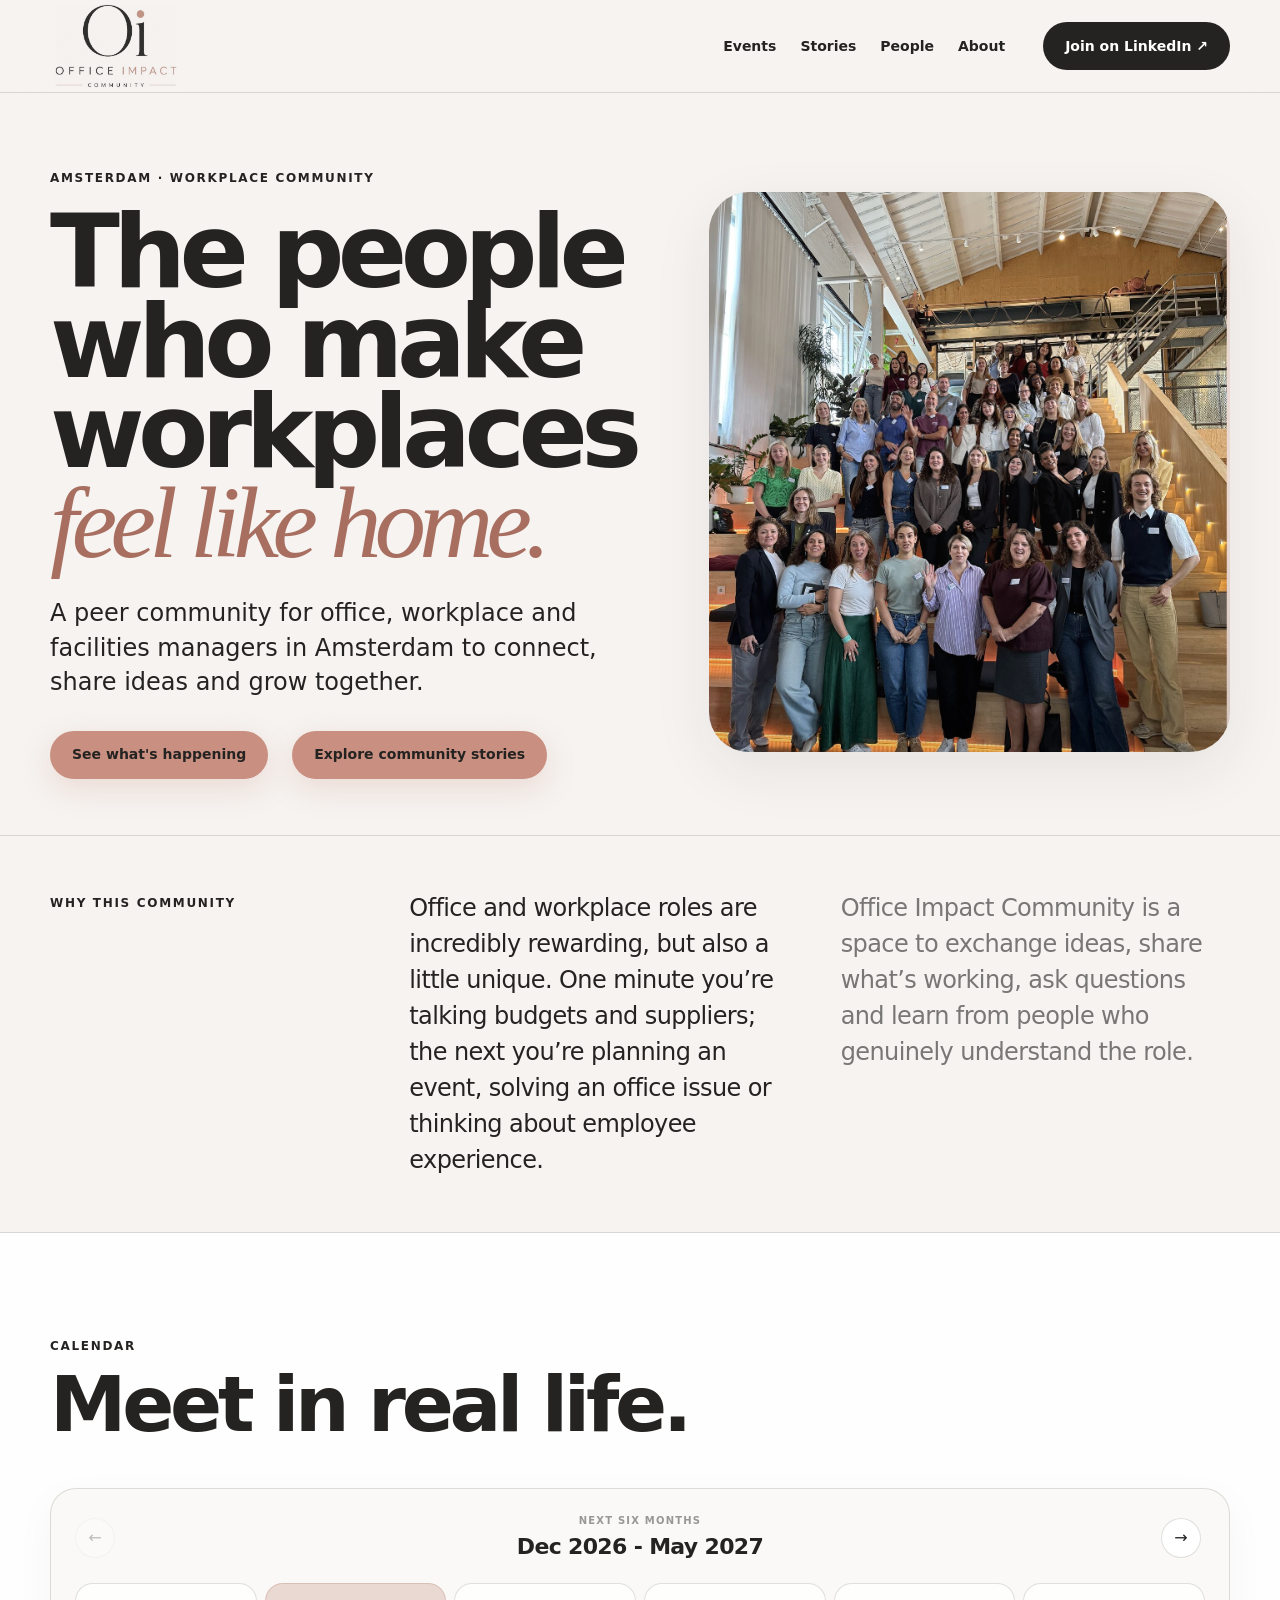
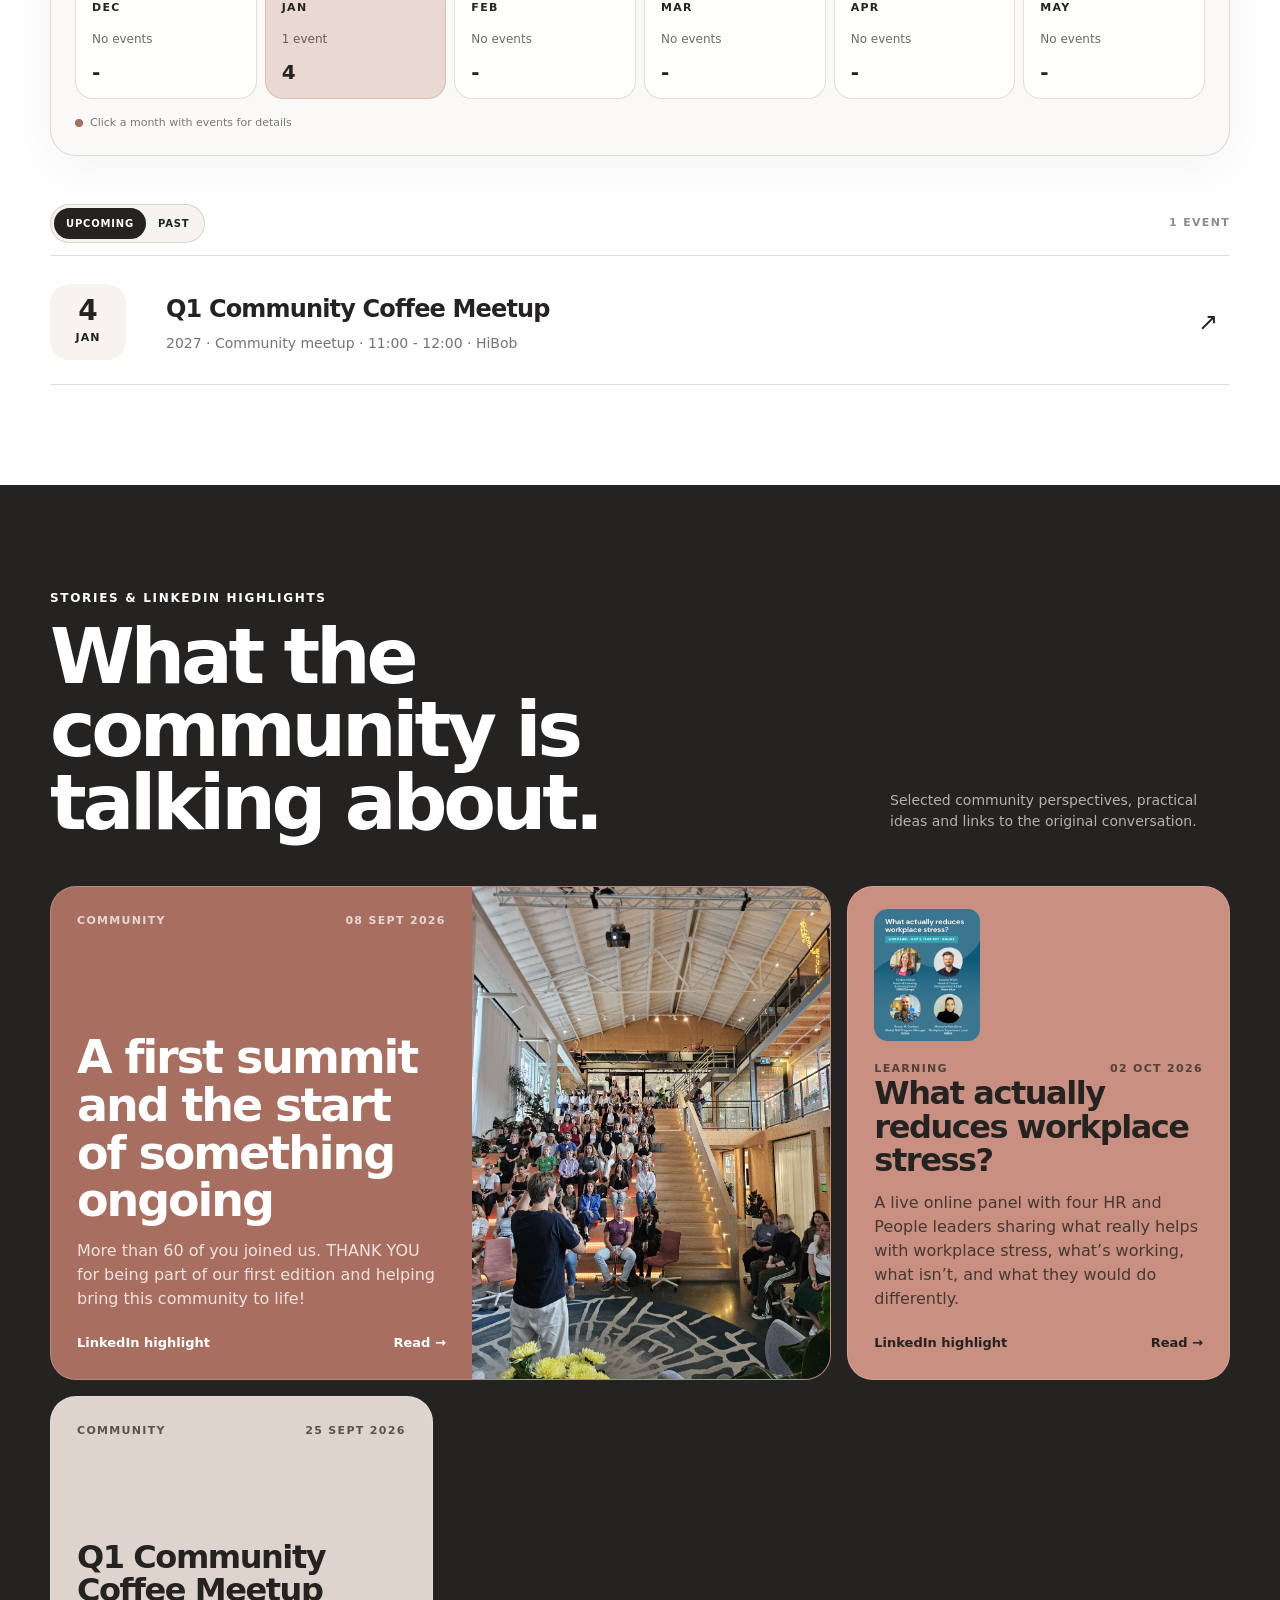
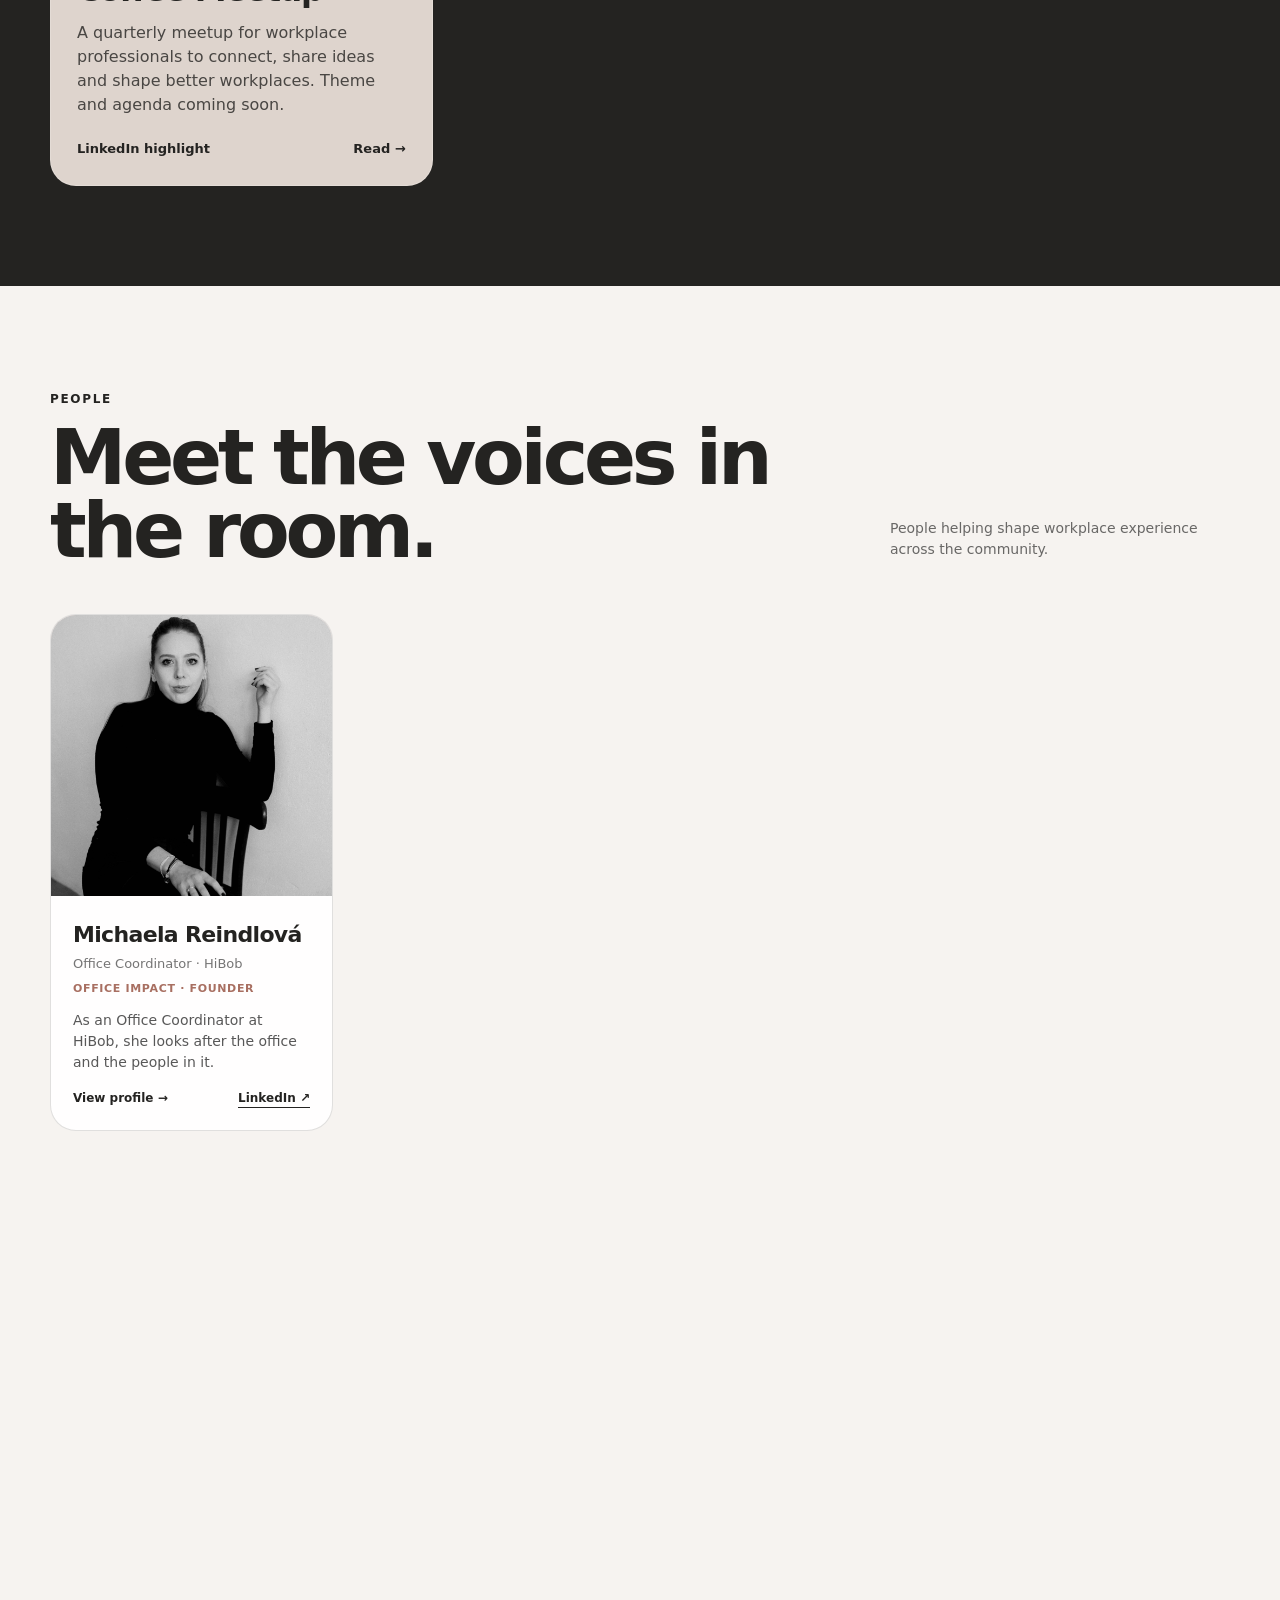
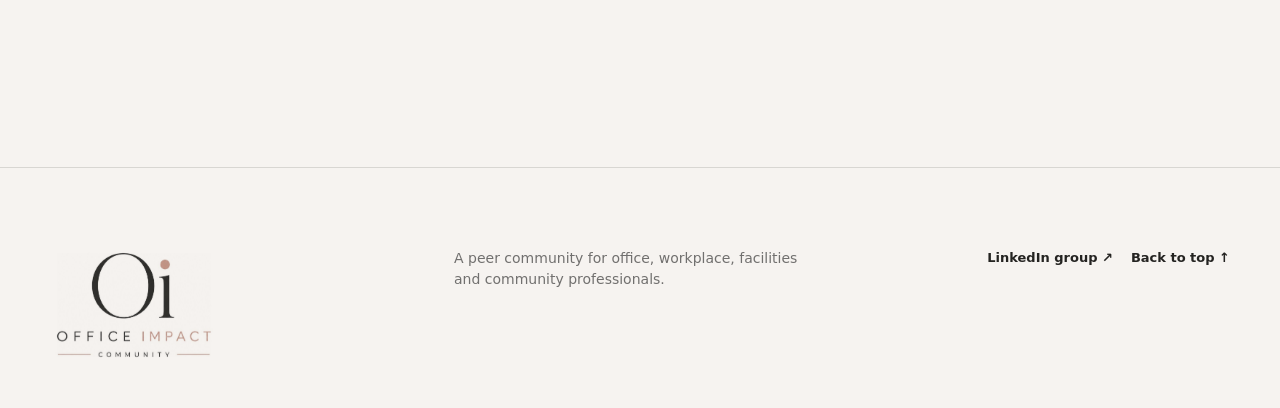
==== commit a7b3e610: "Update index.html" ====
--- a/index.html
+++ b/index.html
@@ -6,7 +6,7 @@
   <meta name="description" content="Office Impact Community - a peer community for the people who shape workplace experience.">
   <meta name="theme-color" content="#242321">
   <meta name="referrer" content="strict-origin-when-cross-origin">
-  <meta http-equiv="Content-Security-Policy" content="default-src 'self'; script-src 'self'; style-src 'self' 'unsafe-inline'; img-src 'self' data:; connect-src 'self'; font-src 'self'; object-src 'none'; base-uri 'none'; frame-src https://www.google.com https://maps.google.com; form-action 'none'; media-src 'none'; worker-src 'none'">
+  <meta http-equiv="Content-Security-Policy" content="default-src 'self'; script-src 'self' https://static.cloudflareinsights.com; style-src 'self' 'unsafe-inline'; img-src 'self' data:; connect-src 'self' https://cloudflareinsights.com; font-src 'self'; object-src 'none'; base-uri 'none'; frame-src https://www.google.com https://maps.google.com; form-action 'none'; media-src 'none'; worker-src 'none'">
   <title>Office Impact Community - Workplace community</title>
   <link rel="stylesheet" href="./styles.css">
 </head>
@@ -39,11 +39,12 @@
       <div class="shell hero-grid">
         <div class="hero-copy">
           <span class="eyebrow">Amsterdam · workplace community</span>
-          <h1>The people who make workplaces <em>work.</em></h1>
-          <p class="hero-lead">A peer community for office, workplace, facilities and community professionals to meet, exchange practical ideas and shape better places to work.</p>
+          <h1>The people who make workplaces <em>feel like home.</em></h1>
+          <p class="hero-lead">A peer community for office, workplace and facilities managers in Amsterdam to connect, share ideas and grow together.</p>
           <div class="hero-actions">
             <a class="button button--accent" href="#events">See what's happening</a>
-            <a class="text-link" href="#stories">Explore community stories <span>&searr;</span></a>
+            <a class="button button--accent" href="#stories">Explore community stories</a>
+            <!--<a class="text-link" href="#stories">Explore community stories <span>&searr;</span></a> -->
           </div>
         </div>
         <div class="hero-art hero-photo">
@@ -58,8 +59,8 @@
           <span class="section-kicker">Why this community</span>
         </div>
         <div class="manifesto-copy">
-          <p>Office managers rarely have a team of people doing exactly the same job. Yet they influence culture, connection, wellbeing and how the workplace feels every day.</p>
-          <p class="muted">Office Impact creates a place to compare notes, learn from peers and make the role more visible.</p>
+          <p>Office and workplace roles are incredibly rewarding, but also a little unique. One minute you’re talking budgets and suppliers; the next you’re planning an event, solving an office issue or thinking about employee experience.</p>
+          <p class="muted">Office Impact Community is a space to exchange ideas, share what’s working, ask questions and learn from people who genuinely understand the role.</p>
         </div>
       </div>
     </section>
@@ -71,7 +72,7 @@
             <span class="section-kicker">Calendar</span>
             <h2>Meet in real life.</h2>
           </div>
-          <div class="section-heading__aside">A compact six-month view of what's ahead, with previous events available in the archive below.</div>
+
         </div>
 
         <div class="calendar-card">
@@ -156,5 +157,8 @@
   </dialog>
 
   <script src="./app.js" defer></script>
+  <!-- Cloudflare Web Analytics -->
+  <script type="module" src="https://static.cloudflareinsights.com/beacon.min.js" data-cf-beacon='{"token":"b1084d1e83cb46878382c1d0899560a3"}'></script>
+  <!-- End Cloudflare Web Analytics -->
 </body>
 </html>
